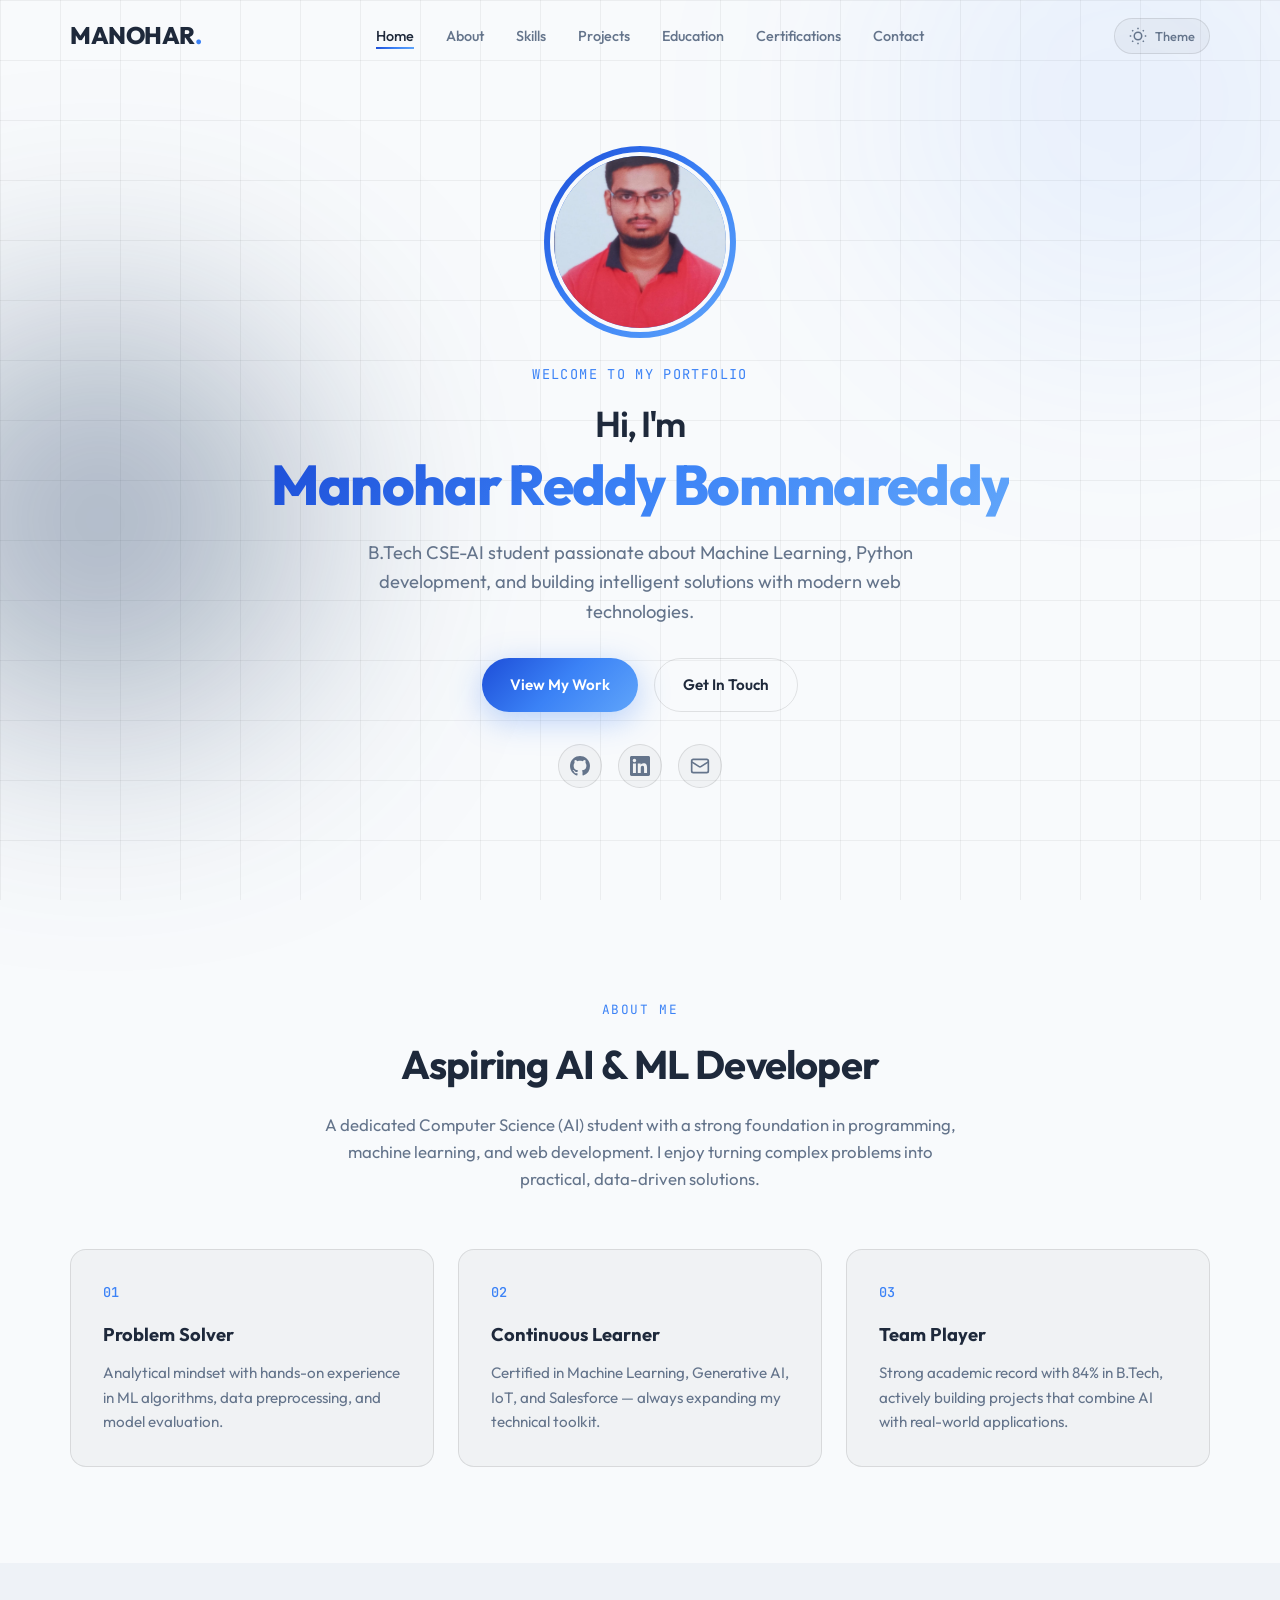
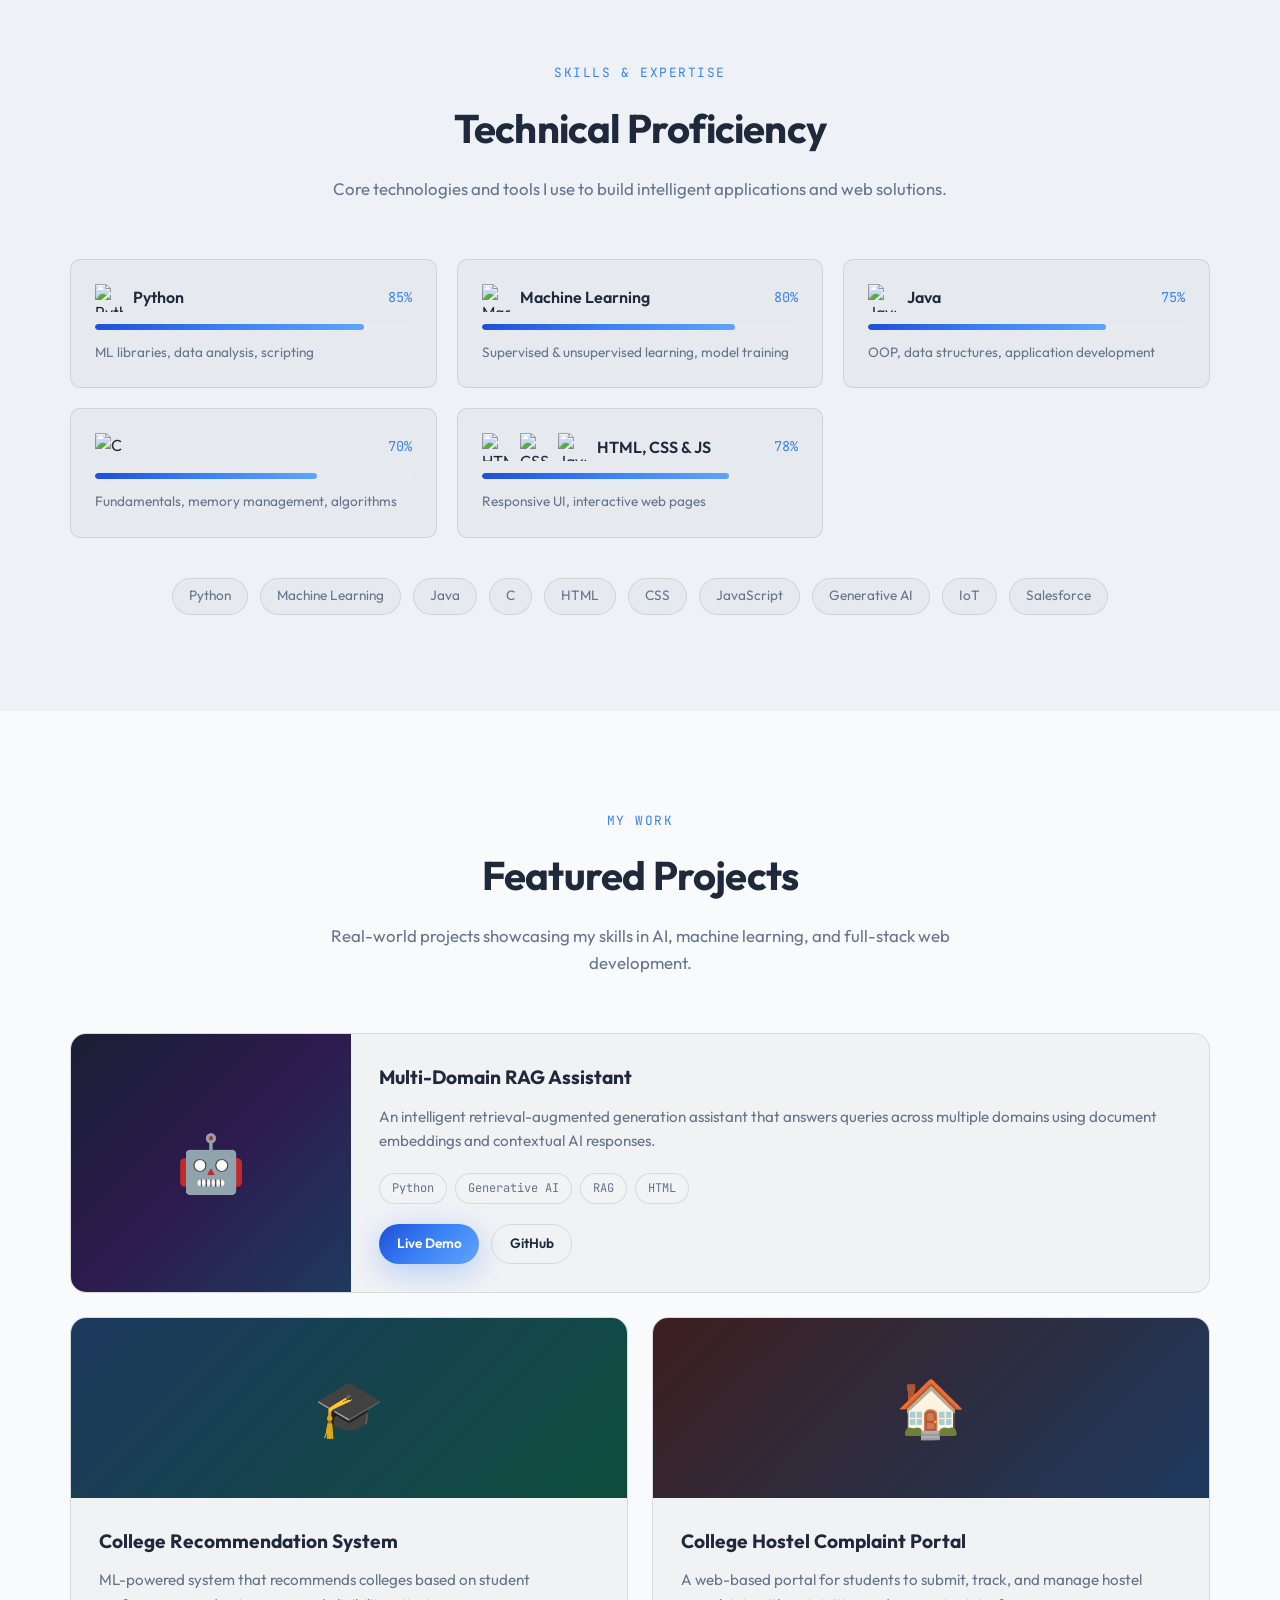
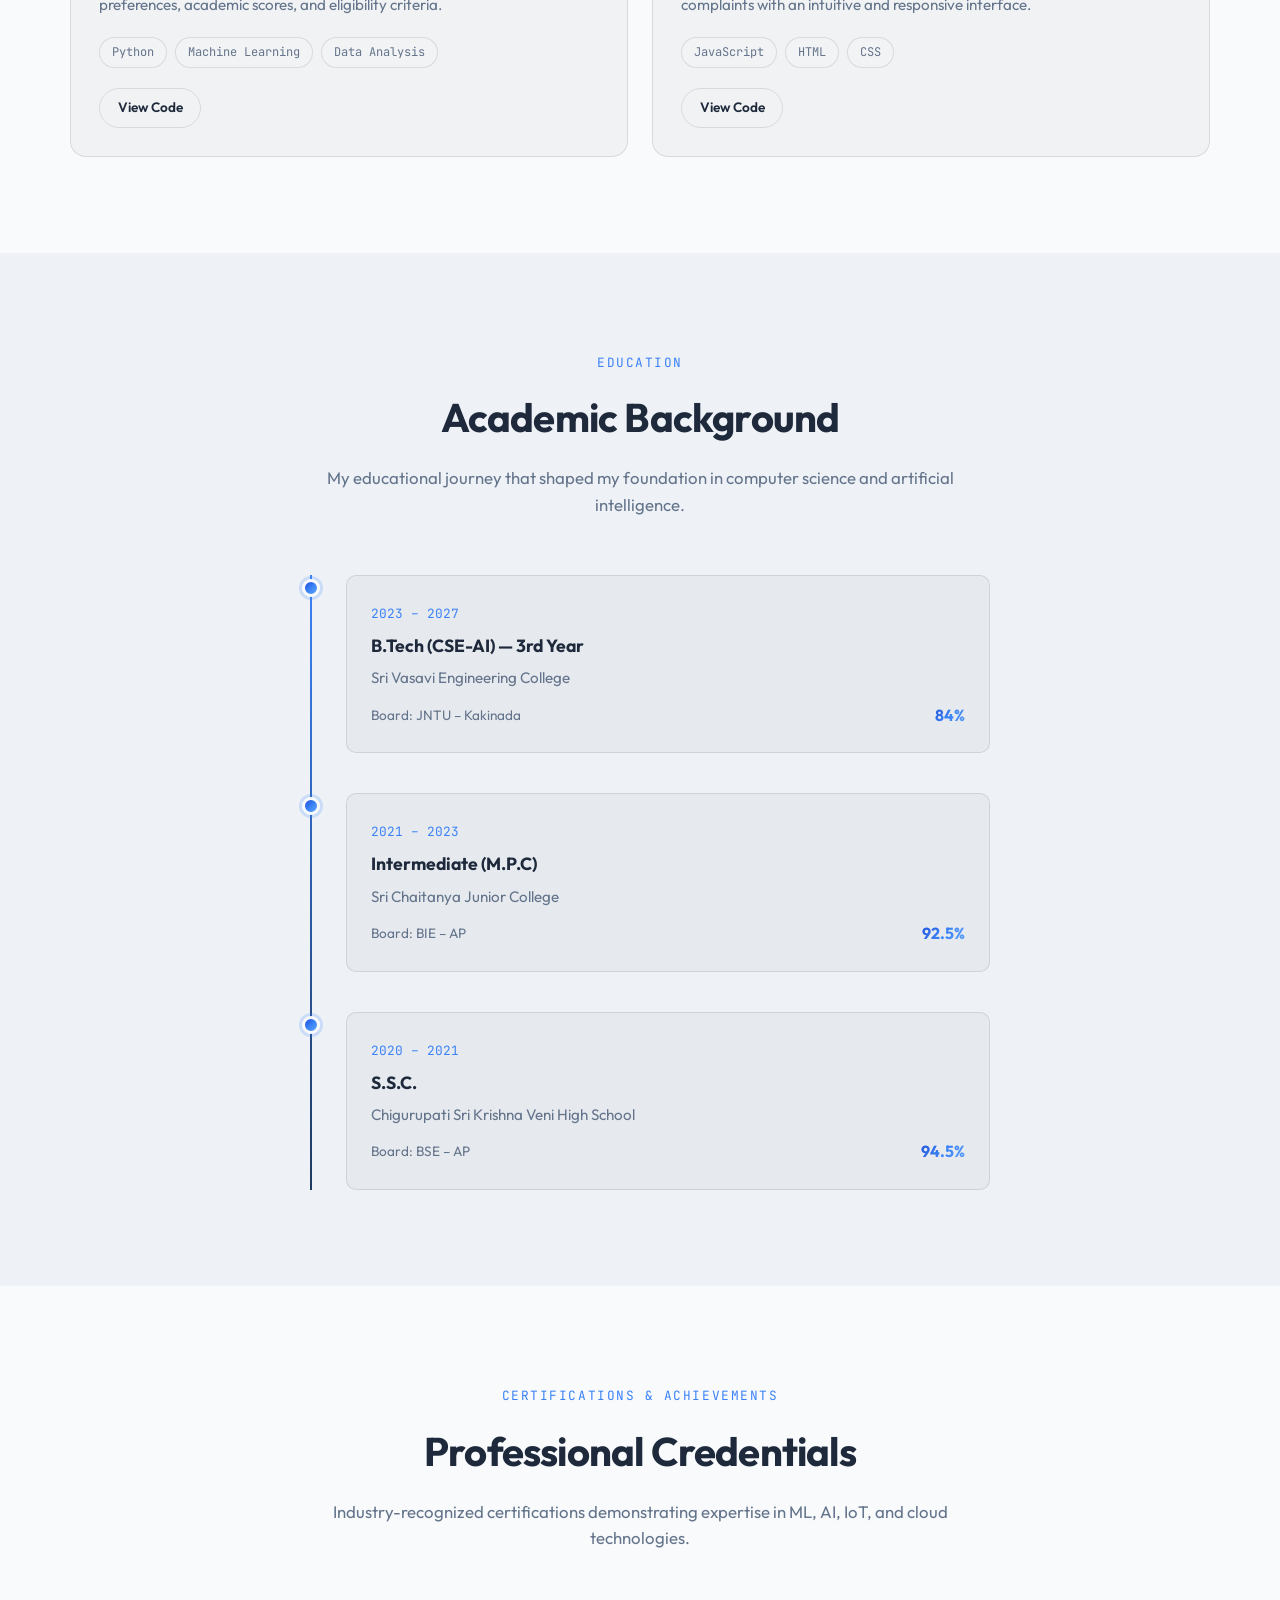
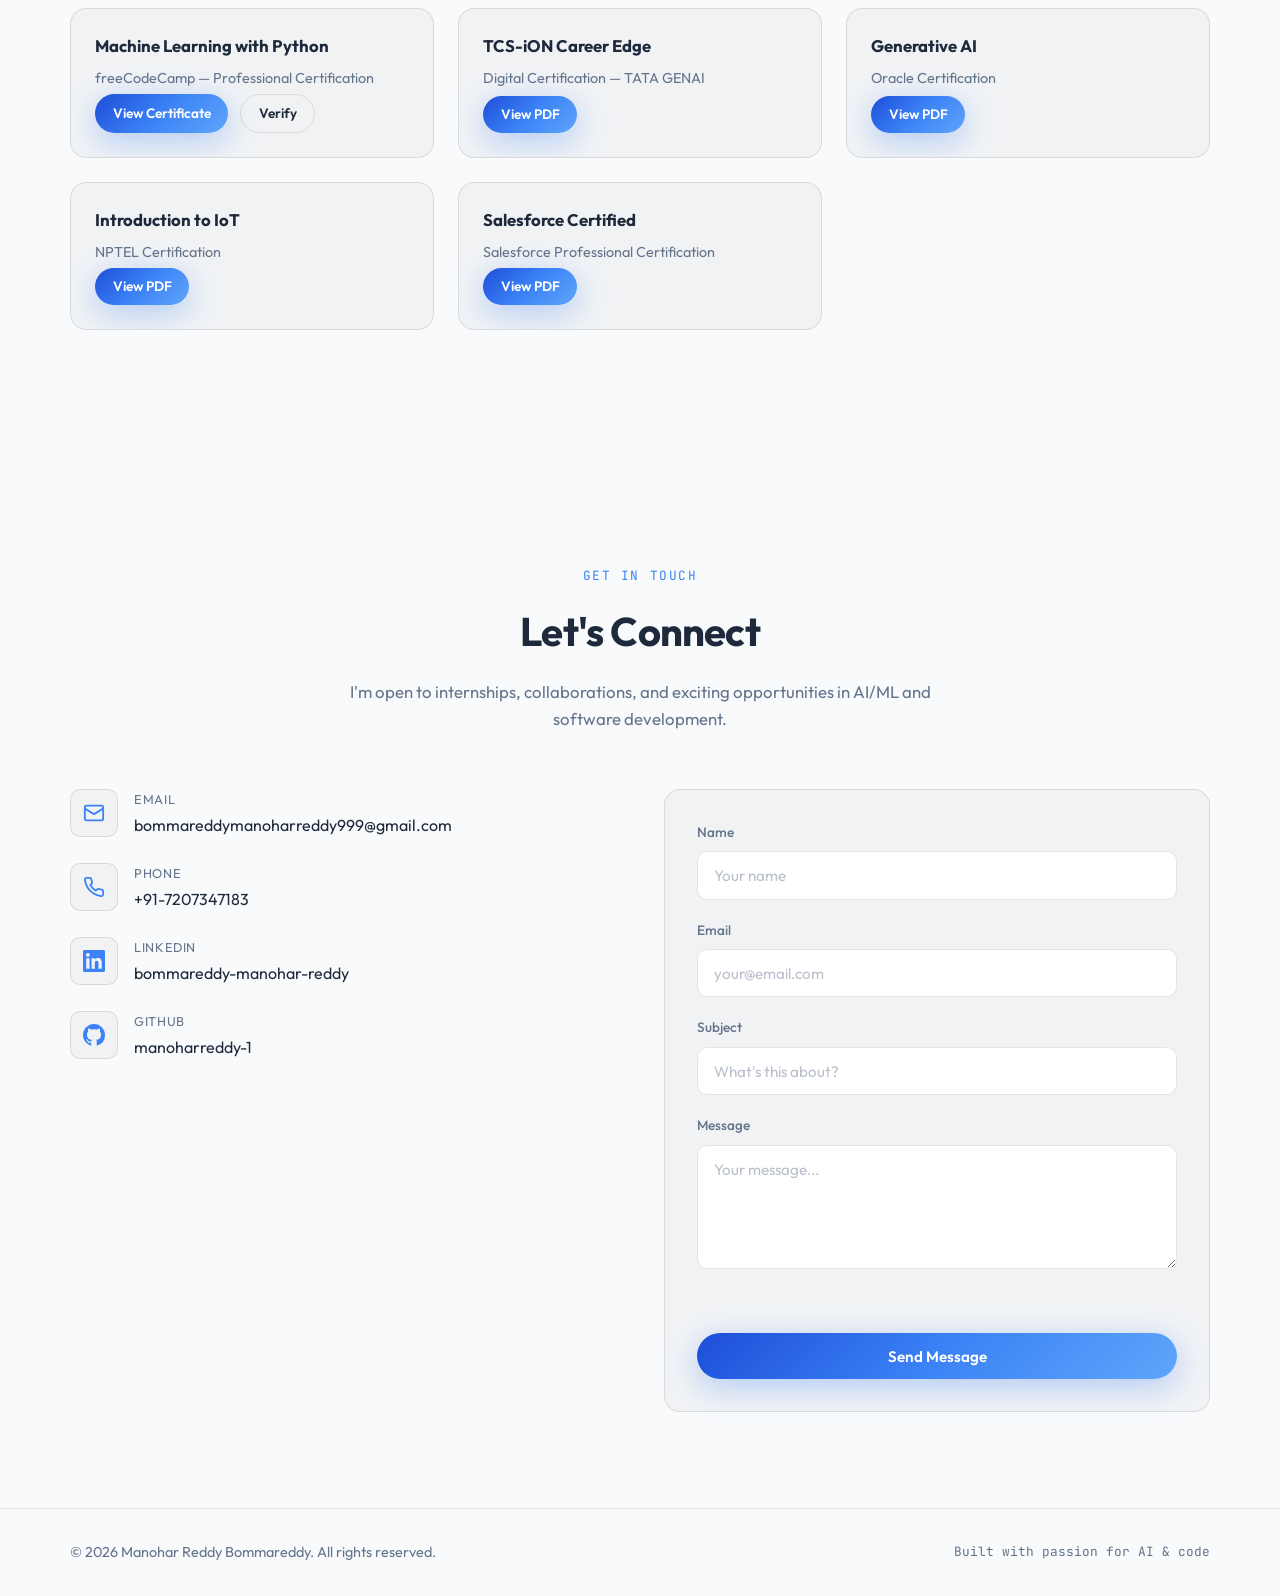
==== index.html @ 3d70f09f "Add personal portfolio website with projects, skills, and contact form Co-authored-by: Cursor <curso" ====
<!DOCTYPE html>
<html lang="en">
<head>
  <meta charset="UTF-8" />
  <meta name="viewport" content="width=device-width, initial-scale=1.0" />
  <meta name="description" content="Manohar Reddy Bommareddy - CSE-AI Student | Python, ML & Full-Stack Developer Portfolio" />
  <title>Manohar Reddy Bommareddy | Portfolio</title>
  <link rel="preconnect" href="https://fonts.googleapis.com" />
  <link rel="preconnect" href="https://fonts.gstatic.com" crossorigin />
  <link href="https://fonts.googleapis.com/css2?family=Outfit:wght@300;400;500;600;700;800&family=JetBrains+Mono:wght@400;500&display=swap" rel="stylesheet" />
  <link rel="stylesheet" href="css/style.css" />
  <script>
    (function () {
      const saved = localStorage.getItem('theme');
      const prefersLight = window.matchMedia('(prefers-color-scheme: light)').matches;
      document.documentElement.setAttribute('data-theme', saved || (prefersLight ? 'light' : 'dark'));
    })();
  </script>
</head>
<body>
  <div class="bg-grid"></div>
  <div class="bg-glow bg-glow--1"></div>
  <div class="bg-glow bg-glow--2"></div>

  <nav class="navbar" id="navbar">
    <div class="container navbar__inner">
      <a href="#home" class="navbar__logo">MANOHAR<span>.</span></a>
      <button class="navbar__toggle" id="navToggle" aria-label="Toggle menu">
        <span></span><span></span><span></span>
      </button>
      <ul class="navbar__links" id="navLinks">
        <li><a href="#home">Home</a></li>
        <li><a href="#about">About</a></li>
        <li><a href="#skills">Skills</a></li>
        <li><a href="#projects">Projects</a></li>
        <li><a href="#education">Education</a></li>
        <li><a href="#certifications">Certifications</a></li>
        <li><a href="#contact">Contact</a></li>
      </ul>
      <button class="theme-toggle" id="themeToggle" aria-label="Toggle light/dark theme">
        <svg class="theme-toggle__icon theme-toggle__icon--sun" viewBox="0 0 24 24" fill="none" stroke="currentColor" stroke-width="2"><circle cx="12" cy="12" r="5"/><path d="M12 1v2M12 21v2M4.22 4.22l1.42 1.42M18.36 18.36l1.42 1.42M1 12h2M21 12h2M4.22 19.78l1.42-1.42M18.36 5.64l1.42-1.42"/></svg>
        <svg class="theme-toggle__icon theme-toggle__icon--moon" viewBox="0 0 24 24" fill="currentColor"><path d="M21 12.79A9 9 0 1111.21 3 7 7 0 0021 12.79z"/></svg>
        <span class="theme-toggle__label">Theme</span>
      </button>
    </div>
  </nav>

  <header class="hero" id="home">
    <div class="container hero__content">
      <div class="hero__photo-wrap">
        <div class="hero__photo-ring"></div>
        <img src="assets/profile.png" alt="Manohar Reddy Bommareddy" class="hero__photo" />
      </div>
      <p class="hero__eyebrow">Welcome to my portfolio</p>
      <h1 class="hero__title">
        <span class="hero__greeting">Hi, I'm</span>
        <span class="hero__name gradient-text">Manohar Reddy Bommareddy</span>
      </h1>
      <p class="hero__subtitle">
        B.Tech CSE-AI student passionate about Machine Learning, Python development,
        and building intelligent solutions with modern web technologies.
      </p>
      <div class="hero__actions">
        <a href="#projects" class="btn btn--primary">View My Work</a>
        <a href="#contact" class="btn btn--outline">Get In Touch</a>
      </div>
      <div class="hero__social">
        <a href="https://github.com/manoharreddy-1" target="_blank" rel="noopener noreferrer" aria-label="GitHub">
          <svg viewBox="0 0 24 24" fill="currentColor"><path d="M12 0C5.37 0 0 5.37 0 12c0 5.31 3.435 9.795 8.205 11.385.6.105.825-.255.825-.57 0-.285-.015-1.23-.015-2.235-3.015.555-3.795-.735-4.035-1.41-.135-.345-.72-1.41-1.23-1.695-.42-.225-1.02-.78-.015-.795.945-.015 1.62.87 1.845 1.23 1.08 1.815 2.805 1.305 3.495.99.105-.78.42-1.305.765-1.605-2.67-.3-5.46-1.335-5.46-5.925 0-1.305.465-2.385 1.23-3.225-.12-.3-.54-1.53.12-3.18 0 0 1.005-.315 3.3 1.23.96-.27 1.98-.405 3-.405s2.04.135 3 .405c2.295-1.56 3.3-1.23 3.3-1.23.66 1.65.24 2.88.12 3.18.765.84 1.23 1.905 1.23 3.225 0 4.605-2.805 5.625-5.475 5.925.435.375.81 1.095.81 2.22 0 1.605-.015 2.895-.015 3.3 0 .315.225.69.825.57A12.02 12.02 0 0024 12c0-6.63-5.37-12-12-12z"/></svg>
        </a>
        <a href="https://www.linkedin.com/in/bommareddy-manohar-reddy-79bab6292/" target="_blank" rel="noopener noreferrer" aria-label="LinkedIn">
          <svg viewBox="0 0 24 24" fill="currentColor"><path d="M20.447 20.452h-3.554v-5.569c0-1.328-.027-3.037-1.852-3.037-1.853 0-2.136 1.445-2.136 2.939v5.667H9.351V9h3.414v1.561h.046c.477-.9 1.637-1.85 3.37-1.85 3.601 0 4.267 2.37 4.267 5.455v6.286zM5.337 7.433a2.062 2.062 0 01-2.063-2.065 2.064 2.064 0 114.126 0 2.063 2.063 0 01-2.063 2.065zm1.782 13.019H3.555V9h3.564v11.452zM22.225 0H1.771C.792 0 0 .774 0 1.729v20.542C0 23.227.792 24 1.771 24h20.451C23.2 24 24 23.227 24 22.271V1.729C24 .774 23.2 0 22.222 0h.003z"/></svg>
        </a>
        <a href="https://mail.google.com/mail/?view=cm&fs=1&to=bommareddymanoharreddy999@gmail.com&su=Portfolio%20Inquiry" target="_blank" rel="noopener noreferrer" aria-label="Email" id="heroEmail">
          <svg viewBox="0 0 24 24" fill="none" stroke="currentColor" stroke-width="2"><rect x="2" y="4" width="20" height="16" rx="2"/><path d="m22 7-8.97 5.7a1.94 1.94 0 0 1-2.06 0L2 7"/></svg>
        </a>
      </div>
    </div>
  </header>

  <section class="section" id="about">
    <div class="container">
      <div class="section__header">
        <span class="section__tag">About Me</span>
        <h2 class="section__title">Aspiring AI & ML Developer</h2>
        <p class="section__desc">
          A dedicated Computer Science (AI) student with a strong foundation in programming,
          machine learning, and web development. I enjoy turning complex problems into
          practical, data-driven solutions.
        </p>
      </div>
      <div class="about__grid">
        <div class="about__card">
          <div class="about__icon">01</div>
          <h3>Problem Solver</h3>
          <p>Analytical mindset with hands-on experience in ML algorithms, data preprocessing, and model evaluation.</p>
        </div>
        <div class="about__card">
          <div class="about__icon">02</div>
          <h3>Continuous Learner</h3>
          <p>Certified in Machine Learning, Generative AI, IoT, and Salesforce — always expanding my technical toolkit.</p>
        </div>
        <div class="about__card">
          <div class="about__icon">03</div>
          <h3>Team Player</h3>
          <p>Strong academic record with 84% in B.Tech, actively building projects that combine AI with real-world applications.</p>
        </div>
      </div>
    </div>
  </section>

  <section class="section section--alt" id="skills">
    <div class="container">
      <div class="section__header">
        <span class="section__tag">Skills & Expertise</span>
        <h2 class="section__title">Technical Proficiency</h2>
        <p class="section__desc">
          Core technologies and tools I use to build intelligent applications and web solutions.
        </p>
      </div>
      <div class="skills__grid">
        <div class="skill-card" data-level="85">
          <div class="skill-card__header">
            <div class="skill-card__title">
              <img src="https://cdn.jsdelivr.net/gh/devicons/devicon/icons/python/python-original.svg" alt="Python" class="skill-card__logo" />
              <span class="skill-card__name">Python</span>
            </div>
            <span class="skill-card__pct">85%</span>
          </div>
          <div class="skill-card__bar"><div class="skill-card__fill"></div></div>
          <p class="skill-card__desc">ML libraries, data analysis, scripting</p>
        </div>
        <div class="skill-card" data-level="80">
          <div class="skill-card__header">
            <div class="skill-card__title">
              <img src="https://cdn.jsdelivr.net/gh/devicons/devicon/icons/tensorflow/tensorflow-original.svg" alt="Machine Learning" class="skill-card__logo" />
              <span class="skill-card__name">Machine Learning</span>
            </div>
            <span class="skill-card__pct">80%</span>
          </div>
          <div class="skill-card__bar"><div class="skill-card__fill"></div></div>
          <p class="skill-card__desc">Supervised & unsupervised learning, model training</p>
        </div>
        <div class="skill-card" data-level="75">
          <div class="skill-card__header">
            <div class="skill-card__title">
              <img src="https://cdn.jsdelivr.net/gh/devicons/devicon/icons/java/java-original.svg" alt="Java" class="skill-card__logo" />
              <span class="skill-card__name">Java</span>
            </div>
            <span class="skill-card__pct">75%</span>
          </div>
          <div class="skill-card__bar"><div class="skill-card__fill"></div></div>
          <p class="skill-card__desc">OOP, data structures, application development</p>
        </div>
        <div class="skill-card" data-level="70">
          <div class="skill-card__header">
            <div class="skill-card__title">
              <img src="https://cdn.jsdelivr.net/gh/devicons/devicon/icons/c/c-original.svg" alt="C" class="skill-card__logo" title="C" />
            </div>
            <span class="skill-card__pct">70%</span>
          </div>
          <div class="skill-card__bar"><div class="skill-card__fill"></div></div>
          <p class="skill-card__desc">Fundamentals, memory management, algorithms</p>
        </div>
        <div class="skill-card" data-level="78">
          <div class="skill-card__header">
            <div class="skill-card__title">
              <img src="https://cdn.jsdelivr.net/gh/devicons/devicon/icons/html5/html5-original.svg" alt="HTML" class="skill-card__logo" />
              <img src="https://cdn.jsdelivr.net/gh/devicons/devicon/icons/css3/css3-original.svg" alt="CSS" class="skill-card__logo" />
              <img src="https://cdn.jsdelivr.net/gh/devicons/devicon/icons/javascript/javascript-original.svg" alt="JavaScript" class="skill-card__logo" />
              <span class="skill-card__name">HTML, CSS & JS</span>
            </div>
            <span class="skill-card__pct">78%</span>
          </div>
          <div class="skill-card__bar"><div class="skill-card__fill"></div></div>
          <p class="skill-card__desc">Responsive UI, interactive web pages</p>
        </div>
      </div>
      <div class="skills__tags">
        <span class="tag">Python</span>
        <span class="tag">Machine Learning</span>
        <span class="tag">Java</span>
        <span class="tag">C</span>
        <span class="tag">HTML</span>
        <span class="tag">CSS</span>
        <span class="tag">JavaScript</span>
        <span class="tag">Generative AI</span>
        <span class="tag">IoT</span>
        <span class="tag">Salesforce</span>
      </div>
    </div>
  </section>

  <section class="section" id="projects">
    <div class="container">
      <div class="section__header">
        <span class="section__tag">My Work</span>
        <h2 class="section__title">Featured Projects</h2>
        <p class="section__desc">
          Real-world projects showcasing my skills in AI, machine learning, and full-stack web development.
        </p>
      </div>

      <div class="projects__featured">
        <article class="project-card project-card--featured">
          <div class="project-card__visual project-card__visual--rag">
            <span class="project-card__emoji">🤖</span>
          </div>
          <div class="project-card__body">
            <h3>Multi-Domain RAG Assistant</h3>
            <p>
              An intelligent retrieval-augmented generation assistant that answers queries across
              multiple domains using document embeddings and contextual AI responses.
            </p>
            <div class="project-card__tags">
              <span>Python</span>
              <span>Generative AI</span>
              <span>RAG</span>
              <span>HTML</span>
            </div>
            <div class="project-card__actions">
              <a href="https://mini-project-eight-alpha.vercel.app" target="_blank" rel="noopener noreferrer" class="btn btn--sm btn--primary">Live Demo</a>
              <a href="https://github.com/manoharreddy-1/Multi-Domain-RAG-Assistant" target="_blank" rel="noopener noreferrer" class="btn btn--sm btn--outline">GitHub</a>
            </div>
          </div>
        </article>
      </div>

      <div class="projects__grid">
        <article class="project-card">
          <div class="project-card__visual project-card__visual--ml">
            <span class="project-card__emoji">🎓</span>
          </div>
          <div class="project-card__body">
            <h3>College Recommendation System</h3>
            <p>
              ML-powered system that recommends colleges based on student preferences,
              academic scores, and eligibility criteria.
            </p>
            <div class="project-card__tags">
              <span>Python</span>
              <span>Machine Learning</span>
              <span>Data Analysis</span>
            </div>
            <div class="project-card__actions">
              <a href="https://github.com/manoharreddy-1/College-Recommendation-System" target="_blank" rel="noopener noreferrer" class="btn btn--sm btn--outline">View Code</a>
            </div>
          </div>
        </article>

        <article class="project-card">
          <div class="project-card__visual project-card__visual--web">
            <span class="project-card__emoji">🏠</span>
          </div>
          <div class="project-card__body">
            <h3>College Hostel Complaint Portal</h3>
            <p>
              A web-based portal for students to submit, track, and manage hostel complaints
              with an intuitive and responsive interface.
            </p>
            <div class="project-card__tags">
              <span>JavaScript</span>
              <span>HTML</span>
              <span>CSS</span>
            </div>
            <div class="project-card__actions">
              <a href="https://github.com/manoharreddy-1/College-Hostel-Complaint-Portal" target="_blank" rel="noopener noreferrer" class="btn btn--sm btn--outline">View Code</a>
            </div>
          </div>
        </article>
      </div>
    </div>
  </section>

  <section class="section section--alt" id="education">
    <div class="container">
      <div class="section__header">
        <span class="section__tag">Education</span>
        <h2 class="section__title">Academic Background</h2>
        <p class="section__desc">
          My educational journey that shaped my foundation in computer science and artificial intelligence.
        </p>
      </div>
      <div class="timeline">
        <div class="timeline__item">
          <div class="timeline__dot"></div>
          <div class="timeline__content">
            <span class="timeline__year">2023 – 2027</span>
            <h3>B.Tech (CSE-AI) — 3rd Year</h3>
            <p class="timeline__inst">Sri Vasavi Engineering College</p>
            <div class="timeline__meta">
              <span>Board: JNTU – Kakinada</span>
              <span class="timeline__score">84%</span>
            </div>
          </div>
        </div>
        <div class="timeline__item">
          <div class="timeline__dot"></div>
          <div class="timeline__content">
            <span class="timeline__year">2021 – 2023</span>
            <h3>Intermediate (M.P.C)</h3>
            <p class="timeline__inst">Sri Chaitanya Junior College</p>
            <div class="timeline__meta">
              <span>Board: BIE – AP</span>
              <span class="timeline__score">92.5%</span>
            </div>
          </div>
        </div>
        <div class="timeline__item">
          <div class="timeline__dot"></div>
          <div class="timeline__content">
            <span class="timeline__year">2020 – 2021</span>
            <h3>S.S.C.</h3>
            <p class="timeline__inst">Chigurupati Sri Krishna Veni High School</p>
            <div class="timeline__meta">
              <span>Board: BSE – AP</span>
              <span class="timeline__score">94.5%</span>
            </div>
          </div>
        </div>
      </div>
    </div>
  </section>

  <section class="section" id="certifications">
    <div class="container">
      <div class="section__header">
        <span class="section__tag">Certifications & Achievements</span>
        <h2 class="section__title">Professional Credentials</h2>
        <p class="section__desc">
          Industry-recognized certifications demonstrating expertise in ML, AI, IoT, and cloud technologies.
        </p>
      </div>
      <div class="cert-grid">
        <article class="cert-card">
          <div class="cert-card__body">
            <h3>Machine Learning with Python</h3>
            <p class="cert-card__issuer">freeCodeCamp — Professional Certification</p>
            <div class="cert-card__actions">
              <button class="btn btn--sm btn--primary" data-modal="fcc" data-img="assets/certificates/fcc-ml-python.png">View Certificate</button>
              <a href="https://freecodecamp.org/certification/fcc-ec6d4eda-efae-4cee-8656-a0ff2a0718ba/machine-learning-with-python-v7" target="_blank" rel="noopener noreferrer" class="btn btn--sm btn--outline">Verify</a>
            </div>
          </div>
        </article>

        <article class="cert-card">
          <div class="cert-card__body">
            <h3>TCS-iON Career Edge</h3>
            <p class="cert-card__issuer">Digital Certification — TATA GENAI</p>
            <div class="cert-card__actions">
              <a href="assets/certificates/tata-genai.pdf" target="_blank" rel="noopener noreferrer" class="btn btn--sm btn--primary">View PDF</a>
            </div>
          </div>
        </article>

        <article class="cert-card">
          <div class="cert-card__body">
            <h3>Generative AI</h3>
            <p class="cert-card__issuer">Oracle Certification</p>
            <div class="cert-card__actions">
              <a href="assets/certificates/oracle-genai.pdf" target="_blank" rel="noopener noreferrer" class="btn btn--sm btn--primary">View PDF</a>
            </div>
          </div>
        </article>

        <article class="cert-card">
          <div class="cert-card__body">
            <h3>Introduction to IoT</h3>
            <p class="cert-card__issuer">NPTEL Certification</p>
            <div class="cert-card__actions">
              <a href="assets/certificates/iot.pdf" target="_blank" rel="noopener noreferrer" class="btn btn--sm btn--primary">View PDF</a>
            </div>
          </div>
        </article>

        <article class="cert-card">
          <div class="cert-card__body">
            <h3>Salesforce Certified</h3>
            <p class="cert-card__issuer">Salesforce Professional Certification</p>
            <div class="cert-card__actions">
              <a href="assets/certificates/salesforce.pdf" target="_blank" rel="noopener noreferrer" class="btn btn--sm btn--primary">View PDF</a>
            </div>
          </div>
        </article>
      </div>
    </div>
  </section>

  <section class="section" id="contact">
    <div class="container">
      <div class="section__header">
        <span class="section__tag">Get In Touch</span>
        <h2 class="section__title">Let's Connect</h2>
        <p class="section__desc">
          I'm open to internships, collaborations, and exciting opportunities in AI/ML and software development.
        </p>
      </div>
      <div class="contact__grid">
        <div class="contact__info">
          <div class="contact__item">
            <div class="contact__icon">
              <svg viewBox="0 0 24 24" fill="none" stroke="currentColor" stroke-width="2"><rect x="2" y="4" width="20" height="16" rx="2"/><path d="m22 7-8.97 5.7a1.94 1.94 0 0 1-2.06 0L2 7"/></svg>
            </div>
            <div>
              <span class="contact__label">Email</span>
              <a href="https://mail.google.com/mail/?view=cm&fs=1&to=bommareddymanoharreddy999@gmail.com&su=Portfolio%20Inquiry" target="_blank" rel="noopener noreferrer">bommareddymanoharreddy999@gmail.com</a>
            </div>
          </div>
          <div class="contact__item">
            <div class="contact__icon">
              <svg viewBox="0 0 24 24" fill="none" stroke="currentColor" stroke-width="2"><path d="M22 16.92v3a2 2 0 0 1-2.18 2 19.79 19.79 0 0 1-8.63-3.07 19.5 19.5 0 0 1-6-6 19.79 19.79 0 0 1-3.07-8.67A2 2 0 0 1 4.11 2h3a2 2 0 0 1 2 1.72c.127.96.361 1.903.7 2.81a2 2 0 0 1-.45 2.11L8.09 9.91a16 16 0 0 0 6 6l1.27-1.27a2 2 0 0 1 2.11-.45c.907.339 1.85.573 2.81.7A2 2 0 0 1 22 16.92z"/></svg>
            </div>
            <div>
              <span class="contact__label">Phone</span>
              <a href="tel:+917207347183">+91-7207347183</a>
            </div>
          </div>
          <div class="contact__item">
            <div class="contact__icon">
              <svg viewBox="0 0 24 24" fill="currentColor"><path d="M20.447 20.452h-3.554v-5.569c0-1.328-.027-3.037-1.852-3.037-1.853 0-2.136 1.445-2.136 2.939v5.667H9.351V9h3.414v1.561h.046c.477-.9 1.637-1.85 3.37-1.85 3.601 0 4.267 2.37 4.267 5.455v6.286zM5.337 7.433a2.062 2.062 0 01-2.063-2.065 2.064 2.064 0 114.126 0 2.063 2.063 0 01-2.063 2.065zm1.782 13.019H3.555V9h3.564v11.452zM22.225 0H1.771C.792 0 0 .774 0 1.729v20.542C0 23.227.792 24 1.771 24h20.451C23.2 24 24 23.227 24 22.271V1.729C24 .774 23.2 0 22.222 0h.003z"/></svg>
            </div>
            <div>
              <span class="contact__label">LinkedIn</span>
              <a href="https://www.linkedin.com/in/bommareddy-manohar-reddy-79bab6292/" target="_blank" rel="noopener noreferrer">bommareddy-manohar-reddy</a>
            </div>
          </div>
          <div class="contact__item">
            <div class="contact__icon">
              <svg viewBox="0 0 24 24" fill="currentColor"><path d="M12 0C5.37 0 0 5.37 0 12c0 5.31 3.435 9.795 8.205 11.385.6.105.825-.255.825-.57 0-.285-.015-1.23-.015-2.235-3.015.555-3.795-.735-4.035-1.41-.135-.345-.72-1.41-1.23-1.695-.42-.225-1.02-.78-.015-.795.945-.015 1.62.87 1.845 1.23 1.08 1.815 2.805 1.305 3.495.99.105-.78.42-1.305.765-1.605-2.67-.3-5.46-1.335-5.46-5.925 0-1.305.465-2.385 1.23-3.225-.12-.3-.54-1.53.12-3.18 0 0 1.005-.315 3.3 1.23.96-.27 1.98-.405 3-.405s2.04.135 3 .405c2.295-1.56 3.3-1.23 3.3-1.23.66 1.65.24 2.88.12 3.18.765.84 1.23 1.905 1.23 3.225 0 4.605-2.805 5.625-5.475 5.925.435.375.81 1.095.81 2.22 0 1.605-.015 2.895-.015 3.3 0 .315.225.69.825.57A12.02 12.02 0 0024 12c0-6.63-5.37-12-12-12z"/></svg>
            </div>
            <div>
              <span class="contact__label">GitHub</span>
              <a href="https://github.com/manoharreddy-1" target="_blank" rel="noopener noreferrer">manoharreddy-1</a>
            </div>
          </div>
        </div>
        <form class="contact__form" id="contactForm" action="https://formsubmit.co/bommareddymanoharreddy999@gmail.com" method="POST">
          <input type="hidden" name="_subject" value="New message from portfolio" />
          <input type="hidden" name="_captcha" value="false" />
          <input type="hidden" name="_template" value="table" />
          <input type="text" name="_honey" style="display:none" tabindex="-1" autocomplete="off" />
          <div class="form-group">
            <label for="name">Name</label>
            <input type="text" id="name" name="name" placeholder="Your name" required />
          </div>
          <div class="form-group">
            <label for="email">Email</label>
            <input type="email" id="email" name="email" placeholder="your@email.com" required />
          </div>
          <div class="form-group">
            <label for="subject">Subject</label>
            <input type="text" id="subject" name="subject" placeholder="What's this about?" required />
          </div>
          <div class="form-group">
            <label for="message">Message</label>
            <textarea id="message" name="message" rows="5" placeholder="Your message..." required></textarea>
          </div>
          <p class="form-status" id="formStatus" role="status" aria-live="polite"></p>
          <button type="submit" class="btn btn--primary btn--full" id="submitBtn">Send Message</button>
        </form>
      </div>
    </div>
  </section>

  <footer class="footer">
    <div class="container footer__inner">
      <p>&copy; 2026 Manohar Reddy Bommareddy. All rights reserved.</p>
      <p class="footer__mono">Built with passion for AI &amp; code</p>
    </div>
  </footer>

  <div class="modal" id="certModal" aria-hidden="true">
    <div class="modal__backdrop" id="modalBackdrop"></div>
    <div class="modal__content">
      <button class="modal__close" id="modalClose" aria-label="Close">&times;</button>
      <img src="assets/certificates/fcc-ml-python.png" alt="freeCodeCamp ML Certificate" id="modalImage" />
    </div>
  </div>

  <script src="js/main.js"></script>
</body>
</html>
---- css/style.css ----
/* ===== Variables ===== */
:root {
  --bg: #0a0e17;
  --bg-alt: #111827;
  --surface: rgba(255, 255, 255, 0.04);
  --surface-hover: rgba(255, 255, 255, 0.07);
  --border: rgba(255, 255, 255, 0.08);
  --text: #e8ecf4;
  --text-muted: #8b95a8;
  --accent: #3b82f6;
  --accent-2: #60a5fa;
  --accent-glow: rgba(59, 130, 246, 0.35);
  --navy: #1e3a5f;
  --gradient: linear-gradient(135deg, #1d4ed8 0%, #3b82f6 50%, #60a5fa 100%);
  --radius: 16px;
  --radius-sm: 10px;
  --shadow: 0 20px 60px rgba(0, 0, 0, 0.4);
  --font: 'Outfit', sans-serif;
  --mono: 'JetBrains Mono', monospace;
  --nav-h: 72px;
  --transition: 0.3s cubic-bezier(0.4, 0, 0.2, 1);
  --input-bg: rgba(0, 0, 0, 0.3);
  --navbar-bg: rgba(10, 14, 23, 0.85);
  --grid-color: rgba(255, 255, 255, 0.03);
  --glow-1: rgba(59, 130, 246, 0.12);
  --accent-border: rgba(59, 130, 246, 0.3);
  --accent-border-soft: rgba(59, 130, 246, 0.25);
  --accent-ring: rgba(59, 130, 246, 0.2);
}

[data-theme="light"] {
  --bg: #f8fafc;
  --bg-alt: #eef2f7;
  --surface: rgba(0, 0, 0, 0.03);
  --surface-hover: rgba(0, 0, 0, 0.06);
  --border: rgba(0, 0, 0, 0.1);
  --text: #1e293b;
  --text-muted: #64748b;
  --shadow: 0 20px 60px rgba(0, 0, 0, 0.08);
  --input-bg: #fff;
  --navbar-bg: rgba(248, 250, 252, 0.92);
  --grid-color: rgba(0, 0, 0, 0.05);
  --glow-1: rgba(59, 130, 246, 0.08);
}

*, *::before, *::after {
  box-sizing: border-box;
  margin: 0;
  padding: 0;
}

html {
  scroll-behavior: smooth;
  scroll-padding-top: var(--nav-h);
}

body {
  font-family: var(--font);
  background: var(--bg);
  color: var(--text);
  line-height: 1.6;
  overflow-x: hidden;
}

img {
  max-width: 100%;
  display: block;
}

a {
  color: inherit;
  text-decoration: none;
}

ul {
  list-style: none;
}

.container {
  width: min(1140px, 92vw);
  margin: 0 auto;
}

/* ===== Background Effects ===== */
.bg-grid {
  position: fixed;
  inset: 0;
  background-image:
    linear-gradient(var(--grid-color) 1px, transparent 1px),
    linear-gradient(90deg, var(--grid-color) 1px, transparent 1px);
  background-size: 60px 60px;
  pointer-events: none;
  z-index: 0;
}

.bg-glow {
  position: fixed;
  border-radius: 50%;
  filter: blur(120px);
  pointer-events: none;
  z-index: 0;
}

.bg-glow--1 {
  width: 500px;
  height: 500px;
  background: var(--glow-1);
  top: -150px;
  right: -100px;
}

.bg-glow--2 {
  width: 400px;
  height: 400px;
  background: rgba(30, 58, 95, 0.4);
  bottom: 20%;
  left: -100px;
}

/* ===== Navbar ===== */
.navbar {
  position: fixed;
  top: 0;
  left: 0;
  right: 0;
  height: var(--nav-h);
  z-index: 1000;
  transition: var(--transition);
  border-bottom: 1px solid transparent;
}

.navbar.scrolled {
  background: var(--navbar-bg);
  backdrop-filter: blur(16px);
  border-bottom-color: var(--border);
}

.navbar__inner {
  display: flex;
  align-items: center;
  justify-content: space-between;
  height: 100%;
}

.navbar__logo {
  font-size: 1.5rem;
  font-weight: 800;
  letter-spacing: -0.02em;
}

.navbar__logo span {
  color: var(--accent);
}

.navbar__links {
  display: flex;
  gap: 2rem;
}

.navbar__links a {
  font-size: 0.9rem;
  font-weight: 500;
  color: var(--text-muted);
  transition: color var(--transition);
  position: relative;
}

.navbar__links a::after {
  content: '';
  position: absolute;
  bottom: -4px;
  left: 0;
  width: 0;
  height: 2px;
  background: var(--gradient);
  transition: width var(--transition);
}

.navbar__links a:hover,
.navbar__links a.active {
  color: var(--text);
}

.navbar__links a:hover::after,
.navbar__links a.active::after {
  width: 100%;
}

.navbar__toggle {
  display: none;
  flex-direction: column;
  gap: 5px;
  background: none;
  border: none;
  cursor: pointer;
  padding: 4px;
}

.navbar__toggle span {
  display: block;
  width: 24px;
  height: 2px;
  background: var(--text);
  transition: var(--transition);
}

.theme-toggle {
  display: inline-flex;
  align-items: center;
  gap: 0.45rem;
  padding: 0.5rem 0.9rem;
  margin-left: 1rem;
  background: var(--surface);
  border: 1px solid var(--border);
  border-radius: 50px;
  color: var(--text-muted);
  font-family: var(--font);
  font-size: 0.8rem;
  font-weight: 500;
  cursor: pointer;
  transition: var(--transition);
  flex-shrink: 0;
}

.theme-toggle:hover {
  color: var(--accent);
  border-color: var(--accent);
}

.theme-toggle__icon {
  width: 18px;
  height: 18px;
}

.theme-toggle__icon--sun {
  display: none;
}

.theme-toggle__icon--moon {
  display: block;
}

[data-theme="light"] .theme-toggle__icon--sun {
  display: block;
}

[data-theme="light"] .theme-toggle__icon--moon {
  display: none;
}

/* ===== Hero ===== */
.hero {
  position: relative;
  z-index: 1;
  min-height: 100vh;
  display: flex;
  flex-direction: column;
  align-items: center;
  justify-content: center;
  text-align: center;
  padding: calc(var(--nav-h) + 2rem) 1rem 4rem;
}

.hero__content {
  display: flex;
  flex-direction: column;
  align-items: center;
  justify-content: center;
  width: 100%;
  text-align: center;
}

.hero__photo-wrap {
  position: relative;
  width: 180px;
  height: 180px;
  margin: 0 auto 2rem;
}

.hero__photo-ring {
  position: absolute;
  inset: -6px;
  border-radius: 50%;
  background: var(--gradient);
  animation: pulse-ring 3s ease-in-out infinite;
}

.hero__photo {
  position: relative;
  width: 100%;
  height: 100%;
  object-fit: cover;
  border-radius: 50%;
  border: 4px solid var(--bg);
  z-index: 1;
}

@keyframes pulse-ring {
  0%, 100% { opacity: 1; transform: scale(1); }
  50% { opacity: 0.7; transform: scale(1.04); }
}

.hero__eyebrow {
  font-family: var(--mono);
  font-size: 0.85rem;
  color: var(--accent);
  letter-spacing: 0.1em;
  text-transform: uppercase;
  margin-bottom: 1rem;
}

.hero__title {
  display: flex;
  flex-direction: column;
  align-items: center;
  justify-content: center;
  width: 100%;
  font-size: clamp(2rem, 5vw, 3.5rem);
  font-weight: 800;
  line-height: 1.2;
  letter-spacing: -0.03em;
  margin: 0 auto 1.25rem;
}

.hero__greeting {
  display: block;
  font-size: clamp(1.5rem, 3.5vw, 2.25rem);
  font-weight: 600;
  color: var(--text);
  margin-bottom: 0.35rem;
}

.hero__name {
  display: block;
  text-align: center;
  max-width: 900px;
  margin: 0 auto;
}

.gradient-text {
  background: var(--gradient);
  -webkit-background-clip: text;
  -webkit-text-fill-color: transparent;
  background-clip: text;
}

.hero__subtitle {
  font-size: clamp(1rem, 2vw, 1.15rem);
  color: var(--text-muted);
  max-width: 620px;
  margin: 0 auto 2rem;
}

.hero__actions {
  display: flex;
  gap: 1rem;
  flex-wrap: wrap;
  justify-content: center;
  margin-bottom: 2rem;
}

.hero__social {
  display: flex;
  gap: 1rem;
}

.hero__social a {
  width: 44px;
  height: 44px;
  display: flex;
  align-items: center;
  justify-content: center;
  border-radius: 50%;
  background: var(--surface);
  border: 1px solid var(--border);
  color: var(--text-muted);
  transition: var(--transition);
}

.hero__social a svg {
  width: 20px;
  height: 20px;
}

.hero__social a:hover {
  color: var(--accent);
  border-color: var(--accent);
  transform: translateY(-3px);
  box-shadow: 0 8px 24px var(--accent-glow);
}

/* ===== Buttons ===== */
.btn {
  display: inline-flex;
  align-items: center;
  justify-content: center;
  gap: 0.5rem;
  padding: 0.85rem 1.75rem;
  border-radius: 50px;
  font-family: var(--font);
  font-size: 0.95rem;
  font-weight: 600;
  cursor: pointer;
  border: none;
  transition: var(--transition);
}

.btn--primary {
  background: var(--gradient);
  color: #fff;
  box-shadow: 0 8px 32px var(--accent-glow);
}

.btn--primary:hover {
  transform: translateY(-2px);
  box-shadow: 0 12px 40px var(--accent-glow);
}

.btn--outline {
  background: transparent;
  color: var(--text);
  border: 1px solid var(--border);
}

.btn--outline:hover {
  border-color: var(--accent);
  color: var(--accent);
}

.btn--sm {
  padding: 0.5rem 1.1rem;
  font-size: 0.85rem;
}

.btn--full {
  width: 100%;
}

/* ===== Sections ===== */
.section {
  position: relative;
  z-index: 1;
  padding: 6rem 0;
}

.section--alt {
  background: var(--bg-alt);
}

.section__header {
  text-align: center;
  max-width: 640px;
  margin: 0 auto 3.5rem;
}

.section__tag {
  display: inline-block;
  font-family: var(--mono);
  font-size: 0.8rem;
  color: var(--accent);
  letter-spacing: 0.12em;
  text-transform: uppercase;
  margin-bottom: 0.75rem;
}

.section__title {
  font-size: clamp(1.75rem, 4vw, 2.5rem);
  font-weight: 700;
  letter-spacing: -0.02em;
  margin-bottom: 1rem;
}

.section__desc {
  color: var(--text-muted);
  font-size: 1.05rem;
}

/* ===== About ===== */
.about__grid {
  display: grid;
  grid-template-columns: repeat(auto-fit, minmax(280px, 1fr));
  gap: 1.5rem;
}

.about__card {
  background: var(--surface);
  border: 1px solid var(--border);
  border-radius: var(--radius);
  padding: 2rem;
  transition: var(--transition);
}

.about__card:hover {
  background: var(--surface-hover);
  border-color: var(--accent-border);
  transform: translateY(-4px);
}

.about__icon {
  font-family: var(--mono);
  font-size: 0.85rem;
  font-weight: 500;
  color: var(--accent);
  margin-bottom: 1rem;
}

.about__card h3 {
  font-size: 1.15rem;
  margin-bottom: 0.75rem;
}

.about__card p {
  color: var(--text-muted);
  font-size: 0.95rem;
}

/* ===== Skills ===== */
.skills__grid {
  display: grid;
  grid-template-columns: repeat(auto-fit, minmax(300px, 1fr));
  gap: 1.25rem;
  margin-bottom: 2.5rem;
}

.skill-card {
  background: var(--surface);
  border: 1px solid var(--border);
  border-radius: var(--radius-sm);
  padding: 1.5rem;
  transition: var(--transition);
}

.skill-card:hover {
  border-color: var(--accent-border-soft);
}

.skill-card__header {
  display: flex;
  justify-content: space-between;
  align-items: center;
  gap: 1rem;
  margin-bottom: 0.75rem;
}

.skill-card__title {
  display: flex;
  align-items: center;
  gap: 0.65rem;
  flex-wrap: wrap;
}

.skill-card__logo {
  width: 28px;
  height: 28px;
  object-fit: contain;
  flex-shrink: 0;
}

.skill-card__name {
  font-weight: 600;
}

.skill-card__pct {
  font-family: var(--mono);
  font-size: 0.85rem;
  color: var(--accent);
}

.skill-card__bar {
  height: 6px;
  background: rgba(255, 255, 255, 0.06);
  border-radius: 3px;
  overflow: hidden;
  margin-bottom: 0.75rem;
}

.skill-card__fill {
  height: 100%;
  width: 0;
  background: var(--gradient);
  border-radius: 3px;
  transition: width 1.2s cubic-bezier(0.4, 0, 0.2, 1);
}

.skill-card.visible .skill-card__fill {
  width: var(--level);
}

.skill-card__desc {
  font-size: 0.85rem;
  color: var(--text-muted);
}

.skills__tags {
  display: flex;
  flex-wrap: wrap;
  gap: 0.75rem;
  justify-content: center;
}

.tag {
  padding: 0.4rem 1rem;
  background: var(--surface);
  border: 1px solid var(--border);
  border-radius: 50px;
  font-size: 0.85rem;
  color: var(--text-muted);
  transition: var(--transition);
}

.tag:hover {
  border-color: var(--accent);
  color: var(--accent);
}

/* ===== Timeline / Education ===== */
.timeline {
  position: relative;
  max-width: 700px;
  margin: 0 auto;
}

.timeline::before {
  content: '';
  position: absolute;
  left: 20px;
  top: 0;
  bottom: 0;
  width: 2px;
  background: linear-gradient(to bottom, var(--accent), var(--navy));
}

.timeline__item {
  position: relative;
  padding-left: 56px;
  padding-bottom: 2.5rem;
}

.timeline__item:last-child {
  padding-bottom: 0;
}

.timeline__dot {
  position: absolute;
  left: 12px;
  top: 4px;
  width: 18px;
  height: 18px;
  border-radius: 50%;
  background: var(--gradient);
  border: 3px solid var(--bg);
  box-shadow: 0 0 0 3px var(--accent-ring);
}

.timeline__content {
  background: var(--surface);
  border: 1px solid var(--border);
  border-radius: var(--radius-sm);
  padding: 1.5rem;
  transition: var(--transition);
}

.timeline__content:hover {
  border-color: var(--accent-border);
}

.timeline__year {
  font-family: var(--mono);
  font-size: 0.8rem;
  color: var(--accent);
}

.timeline__content h3 {
  font-size: 1.1rem;
  margin: 0.4rem 0;
}

.timeline__inst {
  color: var(--text-muted);
  font-size: 0.95rem;
  margin-bottom: 0.75rem;
}

.timeline__meta {
  display: flex;
  justify-content: space-between;
  align-items: center;
  flex-wrap: wrap;
  gap: 0.5rem;
  font-size: 0.85rem;
  color: var(--text-muted);
}

.timeline__score {
  font-weight: 700;
  font-size: 1rem;
  color: var(--text);
  background: var(--gradient);
  -webkit-background-clip: text;
  -webkit-text-fill-color: transparent;
  background-clip: text;
}

/* ===== Certifications ===== */
.cert-grid {
  display: grid;
  grid-template-columns: repeat(auto-fit, minmax(280px, 1fr));
  gap: 1.5rem;
  margin-bottom: 2.5rem;
}

.cert-card {
  background: var(--surface);
  border: 1px solid var(--border);
  border-radius: var(--radius);
  overflow: hidden;
  transition: var(--transition);
  display: flex;
  flex-direction: column;
}

.cert-card:hover {
  border-color: var(--accent-border);
  transform: translateY(-4px);
  box-shadow: var(--shadow);
}

.cert-card__body {
  padding: 1.5rem;
  flex: 1;
  display: flex;
  flex-direction: column;
}

.cert-card__body h3 {
  font-size: 1.05rem;
  margin-bottom: 0.4rem;
}

.cert-card__issuer {
  color: var(--text-muted);
  font-size: 0.9rem;
  margin-bottom: 0.25rem;
}

.cert-card__date {
  font-family: var(--mono);
  font-size: 0.75rem;
  color: var(--text-muted);
  margin-bottom: 1rem;
}

.cert-card__actions {
  display: flex;
  gap: 0.75rem;
  flex-wrap: wrap;
  margin-top: auto;
}

/* ===== Projects ===== */
.projects__featured {
  margin-bottom: 1.5rem;
}

.projects__grid {
  display: grid;
  grid-template-columns: repeat(auto-fit, minmax(300px, 1fr));
  gap: 1.5rem;
}

.project-card {
  background: var(--surface);
  border: 1px solid var(--border);
  border-radius: var(--radius);
  overflow: hidden;
  transition: var(--transition);
  display: flex;
  flex-direction: column;
}

.project-card:hover {
  border-color: var(--accent-border);
  transform: translateY(-4px);
  box-shadow: var(--shadow);
}

.project-card--featured {
  display: grid;
  grid-template-columns: 280px 1fr;
}

.project-card__visual {
  min-height: 180px;
  display: flex;
  align-items: center;
  justify-content: center;
  background: linear-gradient(135deg, rgba(59, 130, 246, 0.15), rgba(30, 58, 95, 0.5));
}

.project-card__visual--rag {
  background: linear-gradient(135deg, #1a1f35 0%, #2d1b4e 50%, #1e3a5f 100%);
}

.project-card__visual--ml {
  background: linear-gradient(135deg, #1e3a5f 0%, #0d4d3c 100%);
}

.project-card__visual--web {
  background: linear-gradient(135deg, #3d1f1f 0%, #1e3a5f 100%);
}

.project-card__visual--qr {
  background: linear-gradient(135deg, #1a2744 0%, #2a1a3d 100%);
}

.project-card__emoji {
  font-size: 3.5rem;
}

.project-card__body {
  padding: 1.75rem;
  display: flex;
  flex-direction: column;
  flex: 1;
}

.project-card__body h3 {
  font-size: 1.2rem;
  margin-bottom: 0.75rem;
}

.project-card__body p {
  color: var(--text-muted);
  font-size: 0.95rem;
  margin-bottom: 1.25rem;
  flex: 1;
}

.project-card__tags {
  display: flex;
  flex-wrap: wrap;
  gap: 0.5rem;
  margin-bottom: 1.25rem;
}

.project-card__tags span {
  padding: 0.3rem 0.75rem;
  background: rgba(255, 255, 255, 0.05);
  border: 1px solid var(--border);
  border-radius: 50px;
  font-size: 0.75rem;
  font-family: var(--mono);
  color: var(--text-muted);
}

.project-card__actions {
  display: flex;
  gap: 0.75rem;
  flex-wrap: wrap;
}

.cert-list {
  background: var(--surface);
  border: 1px solid var(--border);
  border-radius: var(--radius-sm);
  padding: 1.5rem 2rem;
}

.cert-list li {
  position: relative;
  padding-left: 1.25rem;
  color: var(--text-muted);
  font-size: 0.95rem;
  padding-bottom: 0.5rem;
}

.cert-list li::before {
  content: '▸';
  position: absolute;
  left: 0;
  color: var(--accent);
}

.cert-list li:last-child {
  padding-bottom: 0;
}

/* ===== Contact ===== */
.contact__grid {
  display: grid;
  grid-template-columns: 1fr 1fr;
  gap: 3rem;
  align-items: start;
}

.contact__item {
  display: flex;
  gap: 1rem;
  align-items: flex-start;
  margin-bottom: 1.5rem;
}

.contact__icon {
  width: 48px;
  height: 48px;
  flex-shrink: 0;
  display: flex;
  align-items: center;
  justify-content: center;
  background: var(--surface);
  border: 1px solid var(--border);
  border-radius: var(--radius-sm);
  color: var(--accent);
}

.contact__icon svg {
  width: 22px;
  height: 22px;
}

.contact__label {
  display: block;
  font-size: 0.8rem;
  color: var(--text-muted);
  margin-bottom: 0.25rem;
  text-transform: uppercase;
  letter-spacing: 0.05em;
}

.contact__item a {
  color: var(--text);
  transition: color var(--transition);
  word-break: break-all;
}

.contact__item a:hover {
  color: var(--accent);
}

.contact__form {
  background: var(--surface);
  border: 1px solid var(--border);
  border-radius: var(--radius);
  padding: 2rem;
}

.form-group {
  margin-bottom: 1.25rem;
}

.form-group label {
  display: block;
  font-size: 0.85rem;
  font-weight: 500;
  margin-bottom: 0.5rem;
  color: var(--text-muted);
}

.form-group input,
.form-group textarea {
  width: 100%;
  padding: 0.85rem 1rem;
  background: var(--input-bg);
  border: 1px solid var(--border);
  border-radius: var(--radius-sm);
  color: var(--text);
  font-family: var(--font);
  font-size: 0.95rem;
  transition: var(--transition);
  resize: vertical;
}

.form-status {
  min-height: 1.25rem;
  margin-bottom: 1rem;
  font-size: 0.9rem;
  text-align: center;
}

.form-status.success {
  color: #22c55e;
}

.form-status.error {
  color: #ef4444;
}

.btn:disabled {
  opacity: 0.7;
  cursor: not-allowed;
  transform: none;
}

.form-group input:focus,
.form-group textarea:focus {
  outline: none;
  border-color: var(--accent);
  box-shadow: 0 0 0 3px var(--accent-glow);
}

.form-group input::placeholder,
.form-group textarea::placeholder {
  color: rgba(139, 149, 168, 0.6);
}

/* ===== Footer ===== */
.footer {
  position: relative;
  z-index: 1;
  border-top: 1px solid var(--border);
  padding: 2rem 0;
}

.footer__inner {
  display: flex;
  justify-content: space-between;
  align-items: center;
  flex-wrap: wrap;
  gap: 1rem;
}

.footer p {
  font-size: 0.9rem;
  color: var(--text-muted);
}

.footer__mono {
  font-family: var(--mono);
  font-size: 0.8rem !important;
}

/* ===== Modal ===== */
.modal {
  position: fixed;
  inset: 0;
  z-index: 2000;
  display: flex;
  align-items: center;
  justify-content: center;
  opacity: 0;
  visibility: hidden;
  transition: var(--transition);
}

.modal.open {
  opacity: 1;
  visibility: visible;
}

.modal__backdrop {
  position: absolute;
  inset: 0;
  background: rgba(0, 0, 0, 0.85);
  backdrop-filter: blur(8px);
}

.modal__content {
  position: relative;
  max-width: 90vw;
  max-height: 90vh;
  background: #fff;
  border-radius: var(--radius);
  padding: 1rem;
  transform: scale(0.9);
  transition: transform var(--transition);
}

.modal.open .modal__content {
  transform: scale(1);
}

.modal__content img {
  max-height: 80vh;
  width: auto;
  margin: 0 auto;
}

.modal__close {
  position: absolute;
  top: -12px;
  right: -12px;
  width: 36px;
  height: 36px;
  border-radius: 50%;
  background: var(--accent);
  color: #fff;
  border: none;
  font-size: 1.5rem;
  cursor: pointer;
  display: flex;
  align-items: center;
  justify-content: center;
  line-height: 1;
  z-index: 3;
}

/* ===== Animations ===== */
.fade-up {
  opacity: 0;
  transform: translateY(30px);
  transition: opacity 0.6s ease, transform 0.6s ease;
}

.fade-up.visible {
  opacity: 1;
  transform: translateY(0);
}

/* ===== Responsive ===== */
@media (max-width: 900px) {
  .project-card--featured {
    grid-template-columns: 1fr;
  }

  .contact__grid {
    grid-template-columns: 1fr;
  }
}

@media (max-width: 768px) {
  .navbar__toggle {
    display: flex;
  }

  .navbar__links {
    position: fixed;
    top: var(--nav-h);
    left: 0;
    right: 0;
    background: var(--navbar-bg);
    backdrop-filter: blur(16px);
    flex-direction: column;
    padding: 1.5rem 2rem;
    gap: 0;
    border-bottom: 1px solid var(--border);
    transform: translateY(-120%);
    opacity: 0;
    transition: var(--transition);
    pointer-events: none;
  }

  .navbar__links.open {
    transform: translateY(0);
    opacity: 1;
    pointer-events: all;
  }

  .navbar__links li {
    padding: 0.75rem 0;
    border-bottom: 1px solid var(--border);
  }

  .navbar__links li:last-child {
    border-bottom: none;
  }

  .hero__photo-wrap {
    width: 150px;
    height: 150px;
  }

  .theme-toggle {
    margin-left: 0.5rem;
    padding: 0.45rem 0.7rem;
  }

  .theme-toggle__label {
    display: none;
  }

  .footer__inner {
    flex-direction: column;
    text-align: center;
  }
}
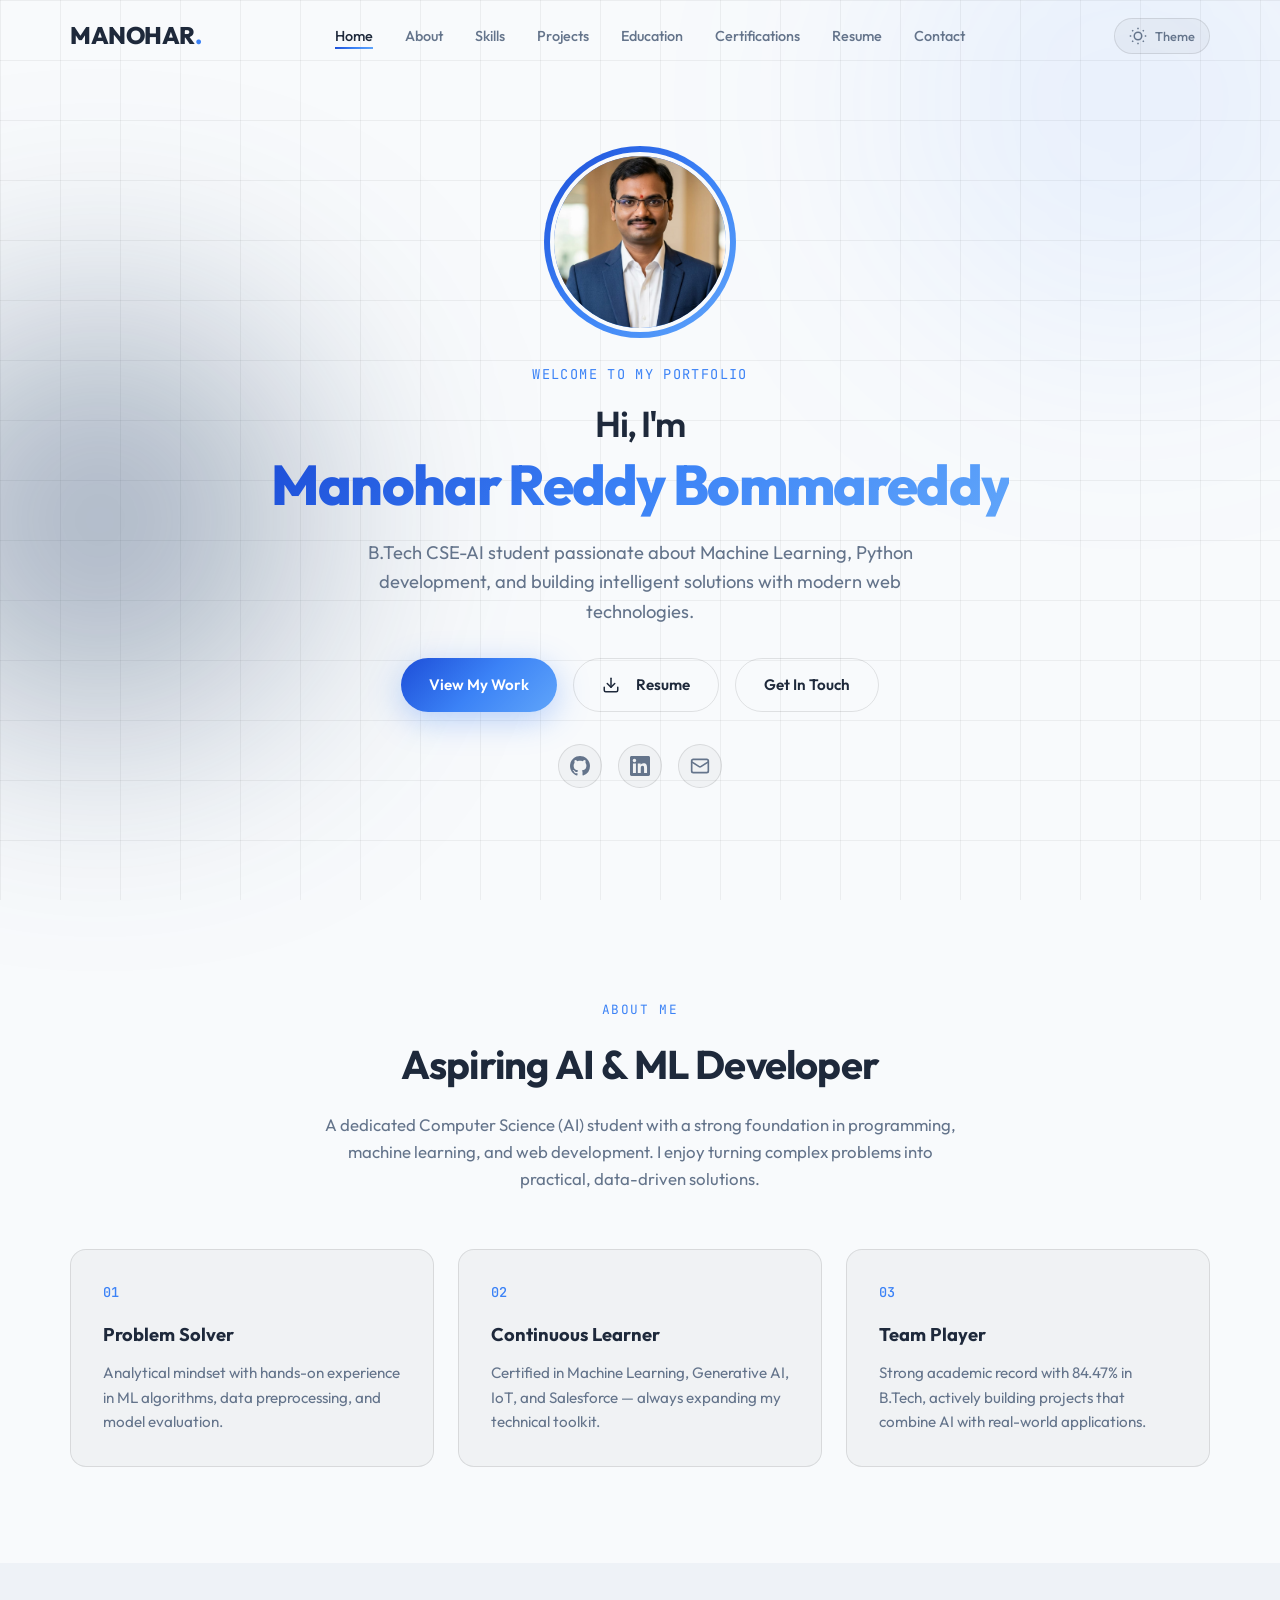
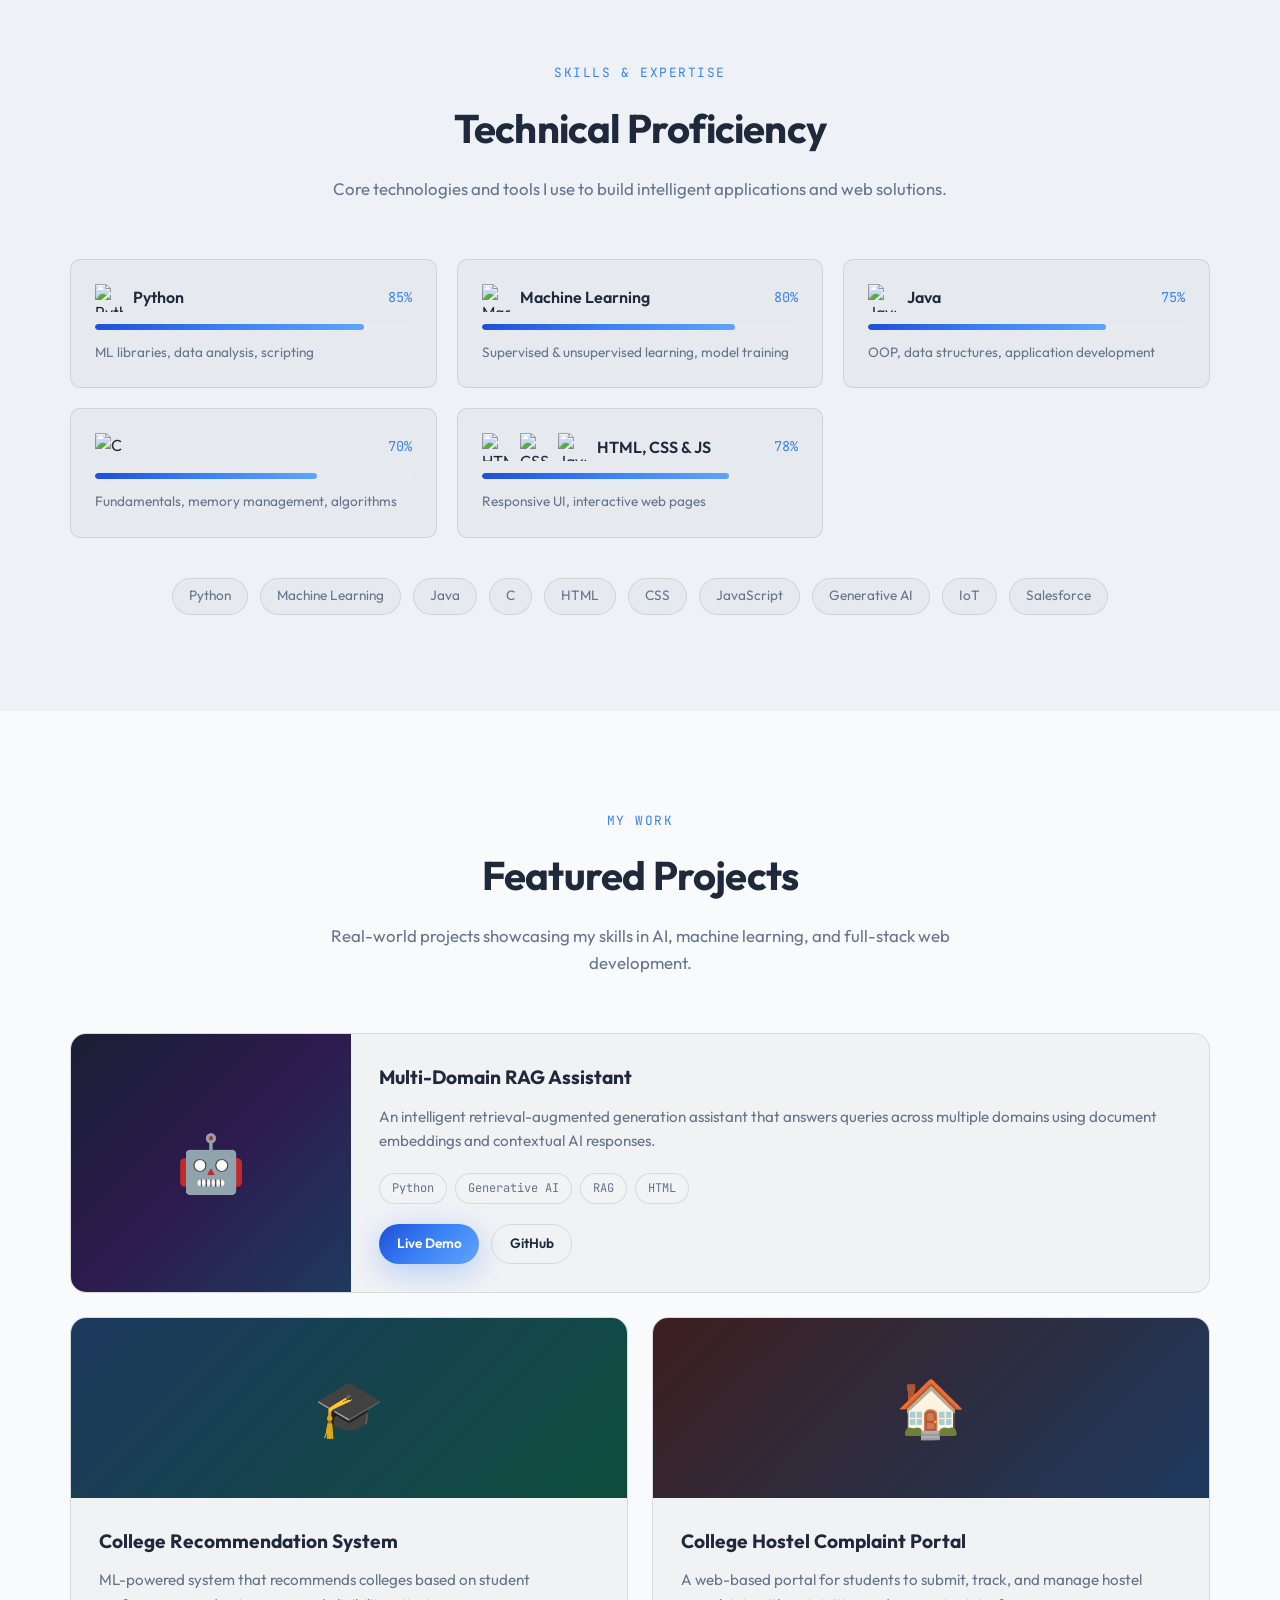
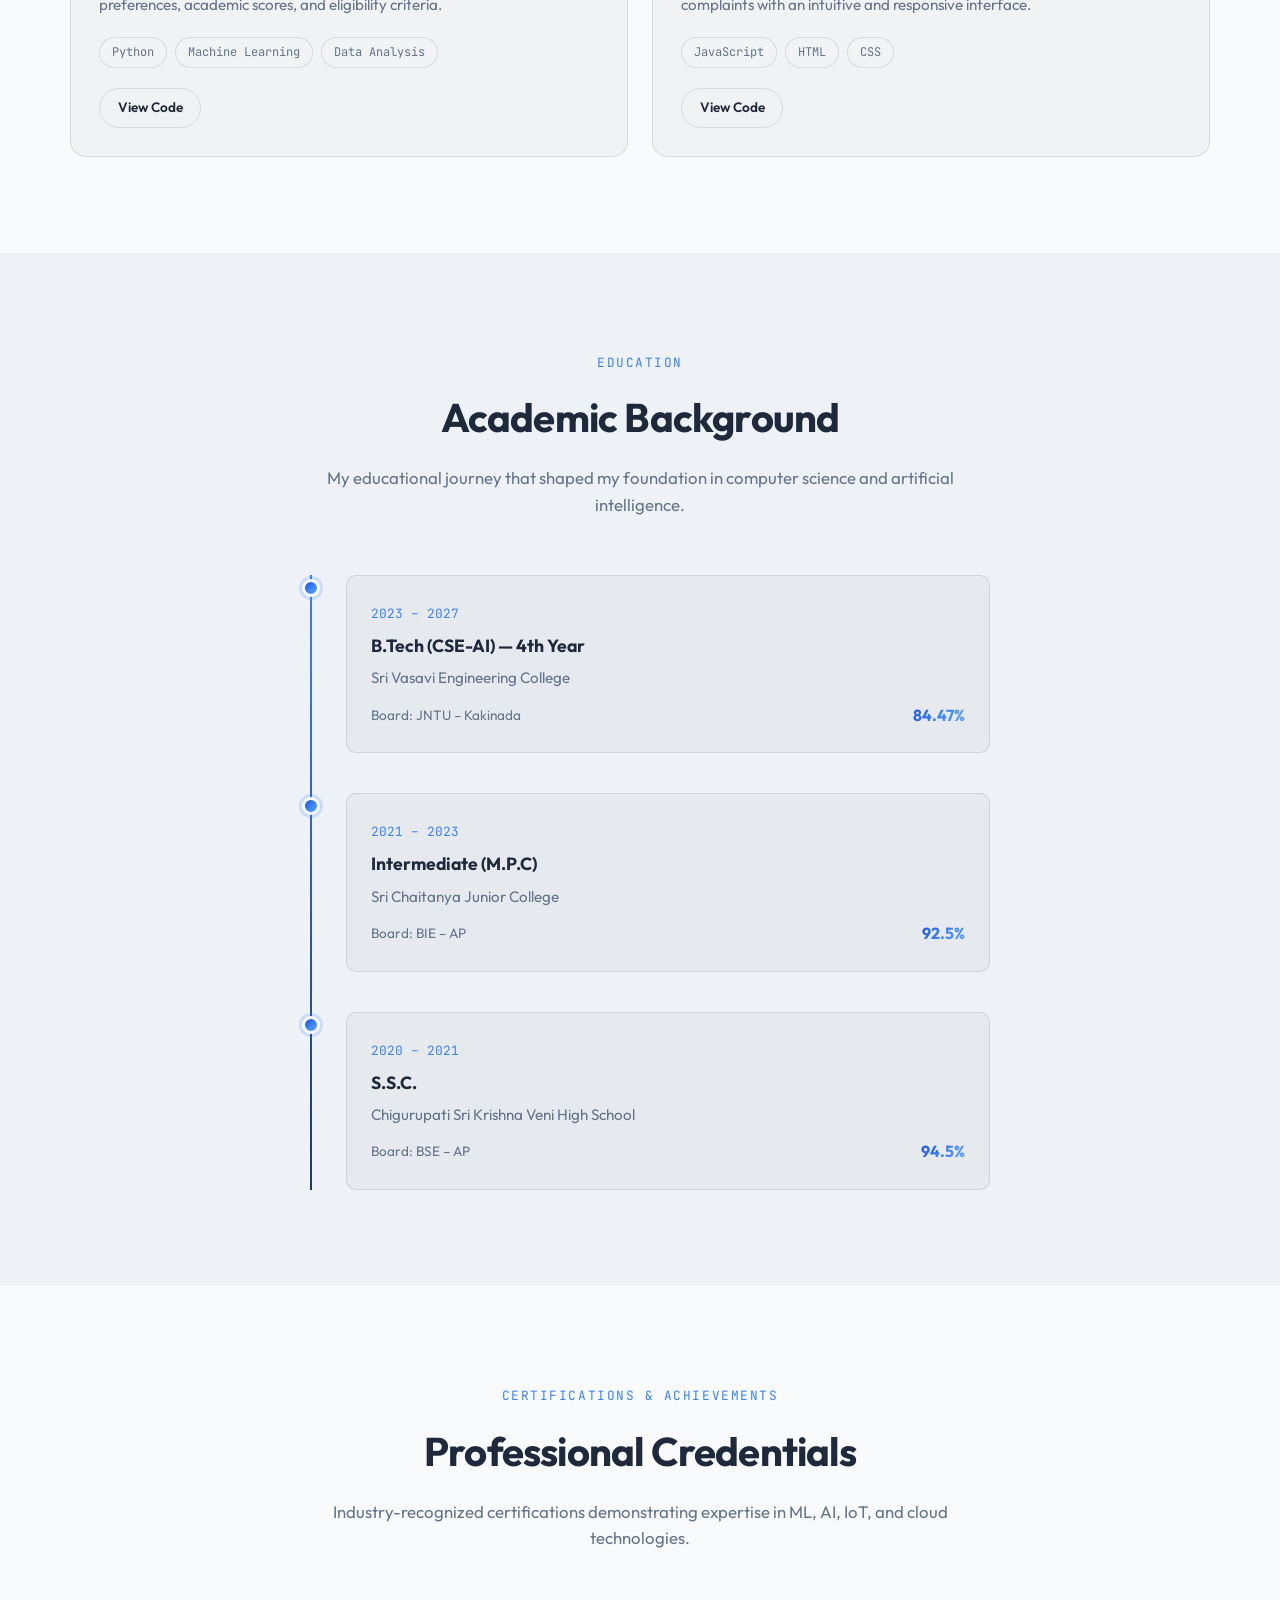
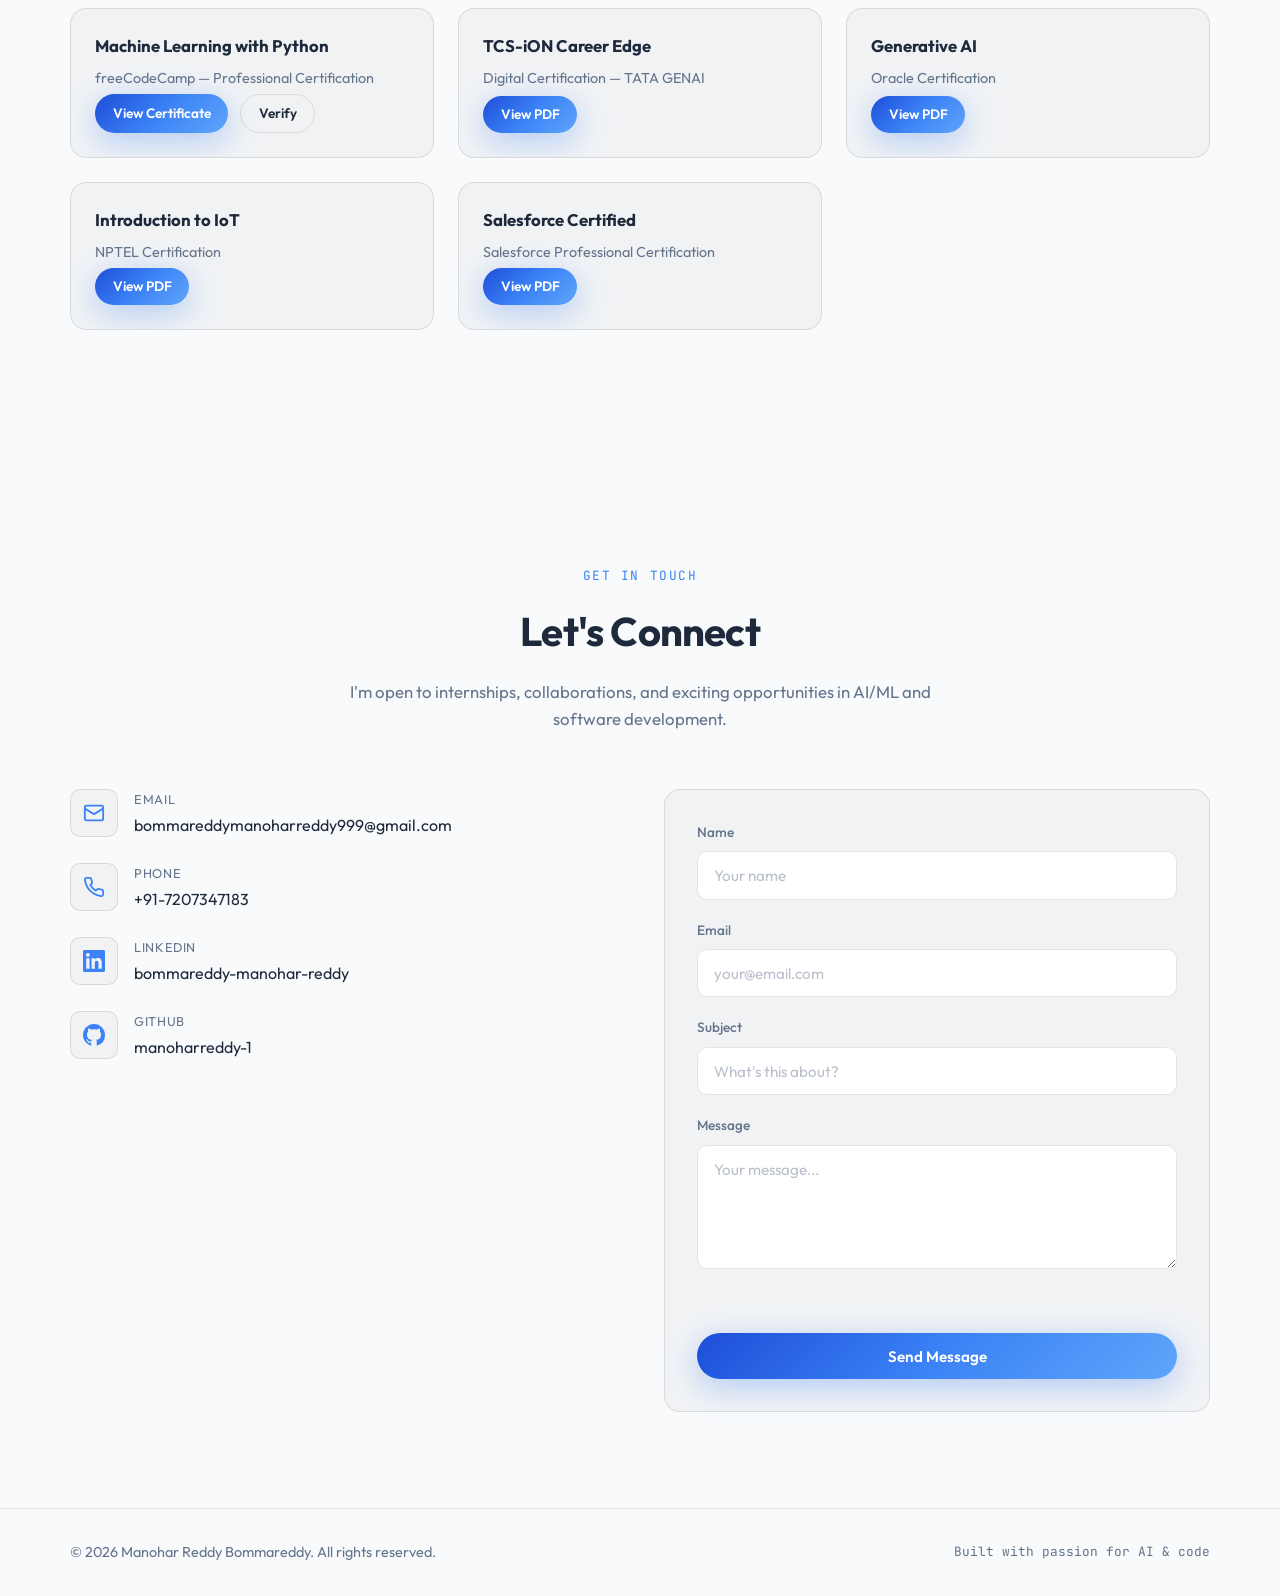
==== commit 1438c959: "Update education to 4th Year B.Tech and add resume PDF" ====
--- a/index.html
+++ b/index.html
@@ -35,6 +35,7 @@
         <li><a href="#projects">Projects</a></li>
         <li><a href="#education">Education</a></li>
         <li><a href="#certifications">Certifications</a></li>
+        <li><a href="assets/resume.pdf" target="_blank" rel="noopener noreferrer">Resume</a></li>
         <li><a href="#contact">Contact</a></li>
       </ul>
       <button class="theme-toggle" id="themeToggle" aria-label="Toggle light/dark theme">
@@ -62,6 +63,9 @@
       </p>
       <div class="hero__actions">
         <a href="#projects" class="btn btn--primary">View My Work</a>
+        <a href="assets/resume.pdf" target="_blank" rel="noopener noreferrer" class="btn btn--outline">
+          <svg viewBox="0 0 24 24" width="18" height="18" fill="none" stroke="currentColor" stroke-width="2" stroke-linecap="round" stroke-linejoin="round" style="margin-right: 8px; vertical-align: middle; display: inline-block;"><path d="M21 15v4a2 2 0 0 1-2 2H5a2 2 0 0 1-2-2v-4"></path><polyline points="7 10 12 15 17 10"></polyline><line x1="12" y1="15" x2="12" y2="3"></line></svg>Resume
+        </a>
         <a href="#contact" class="btn btn--outline">Get In Touch</a>
       </div>
       <div class="hero__social">
@@ -103,7 +107,7 @@
         <div class="about__card">
           <div class="about__icon">03</div>
           <h3>Team Player</h3>
-          <p>Strong academic record with 84% in B.Tech, actively building projects that combine AI with real-world applications.</p>
+          <p>Strong academic record with 84.47% in B.Tech, actively building projects that combine AI with real-world applications.</p>
         </div>
       </div>
     </div>
@@ -286,11 +290,11 @@
           <div class="timeline__dot"></div>
           <div class="timeline__content">
             <span class="timeline__year">2023 – 2027</span>
-            <h3>B.Tech (CSE-AI) — 3rd Year</h3>
+            <h3>B.Tech (CSE-AI) — 4th Year</h3>
             <p class="timeline__inst">Sri Vasavi Engineering College</p>
             <div class="timeline__meta">
               <span>Board: JNTU – Kakinada</span>
-              <span class="timeline__score">84%</span>
+              <span class="timeline__score">84.47%</span>
             </div>
           </div>
         </div>
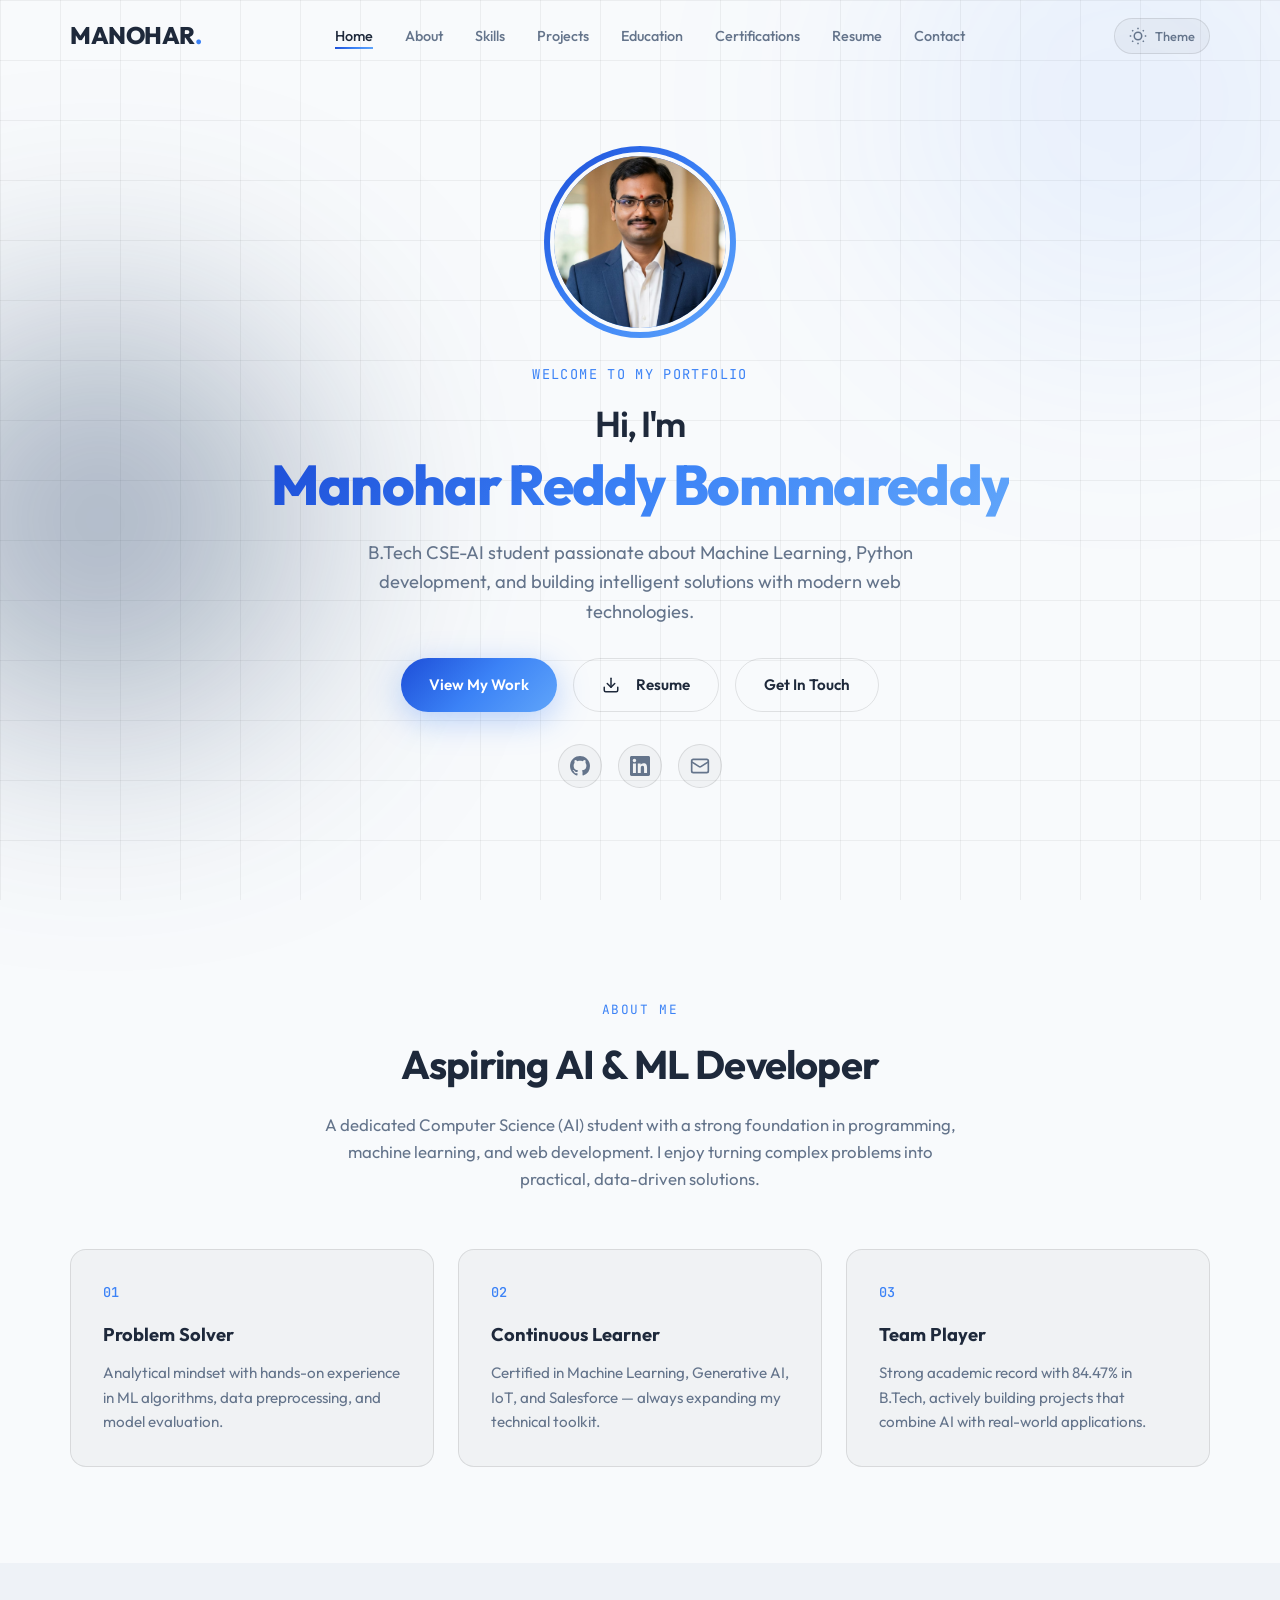
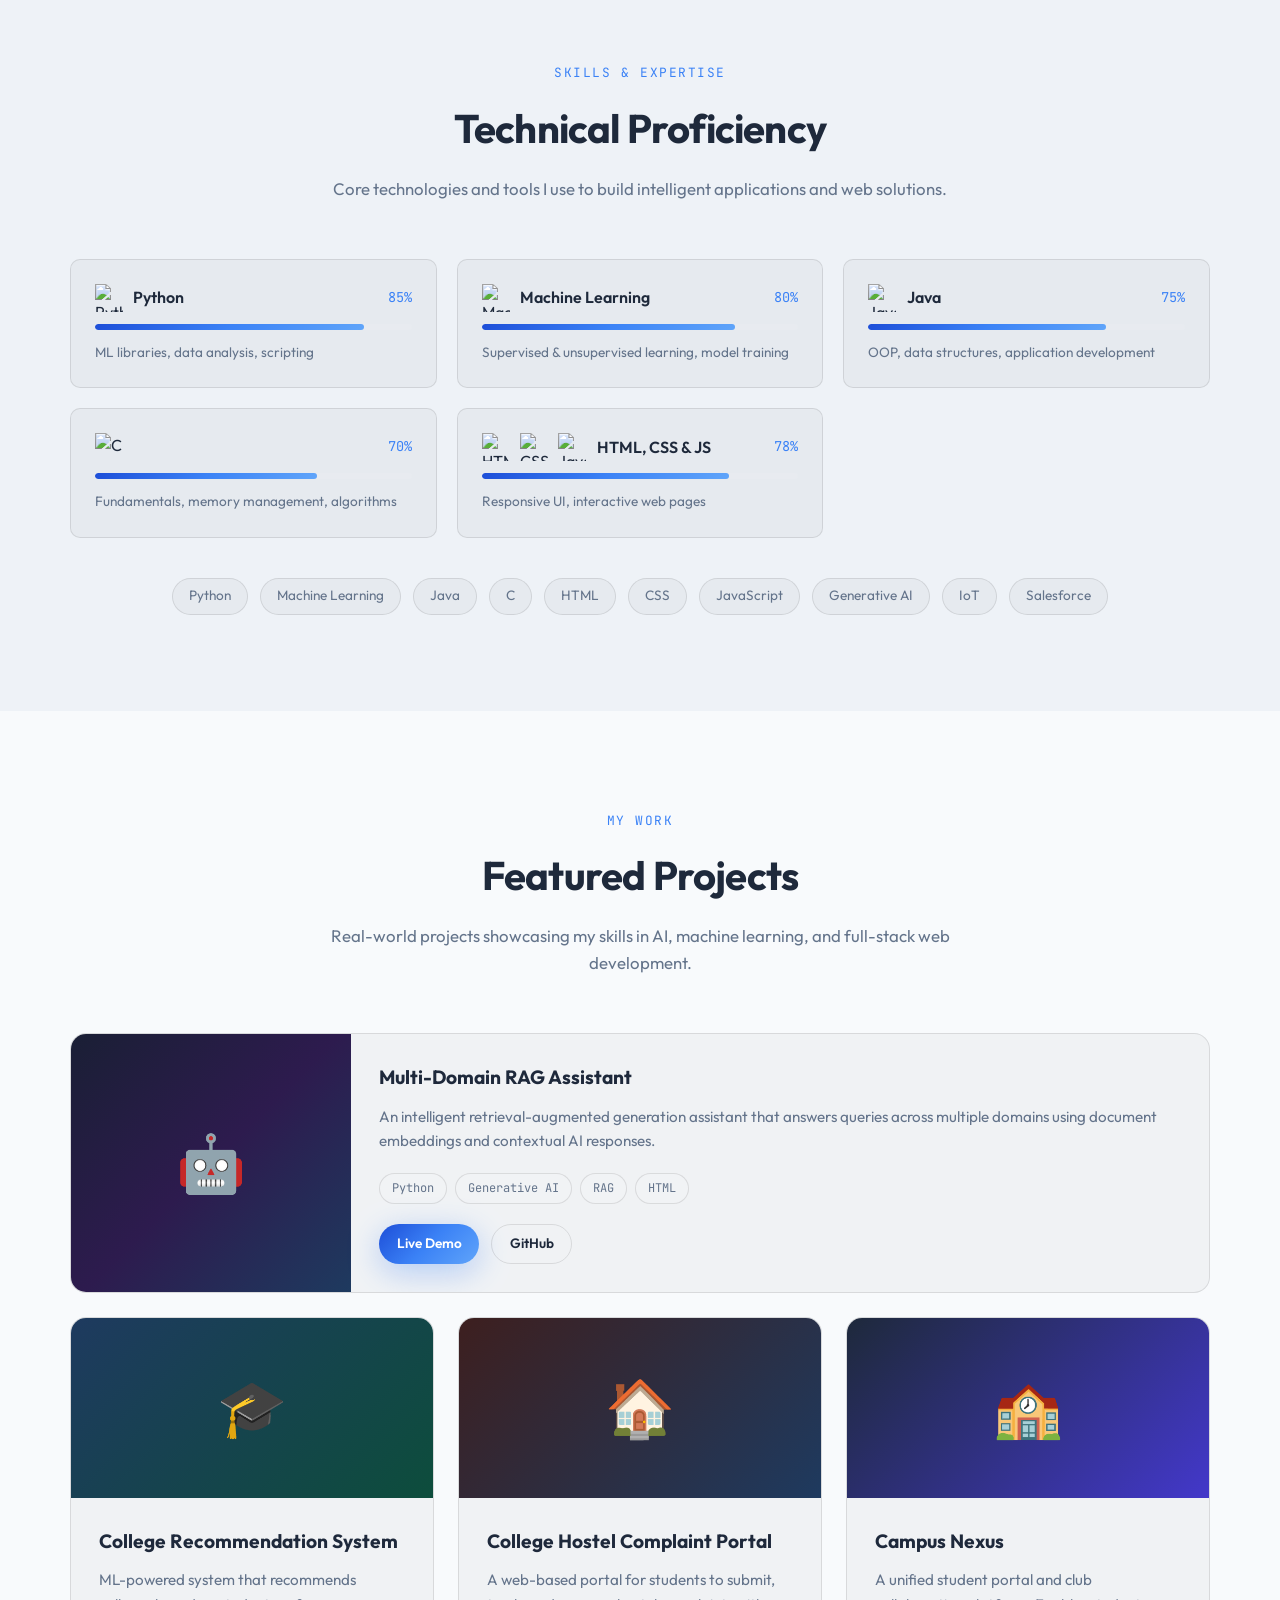
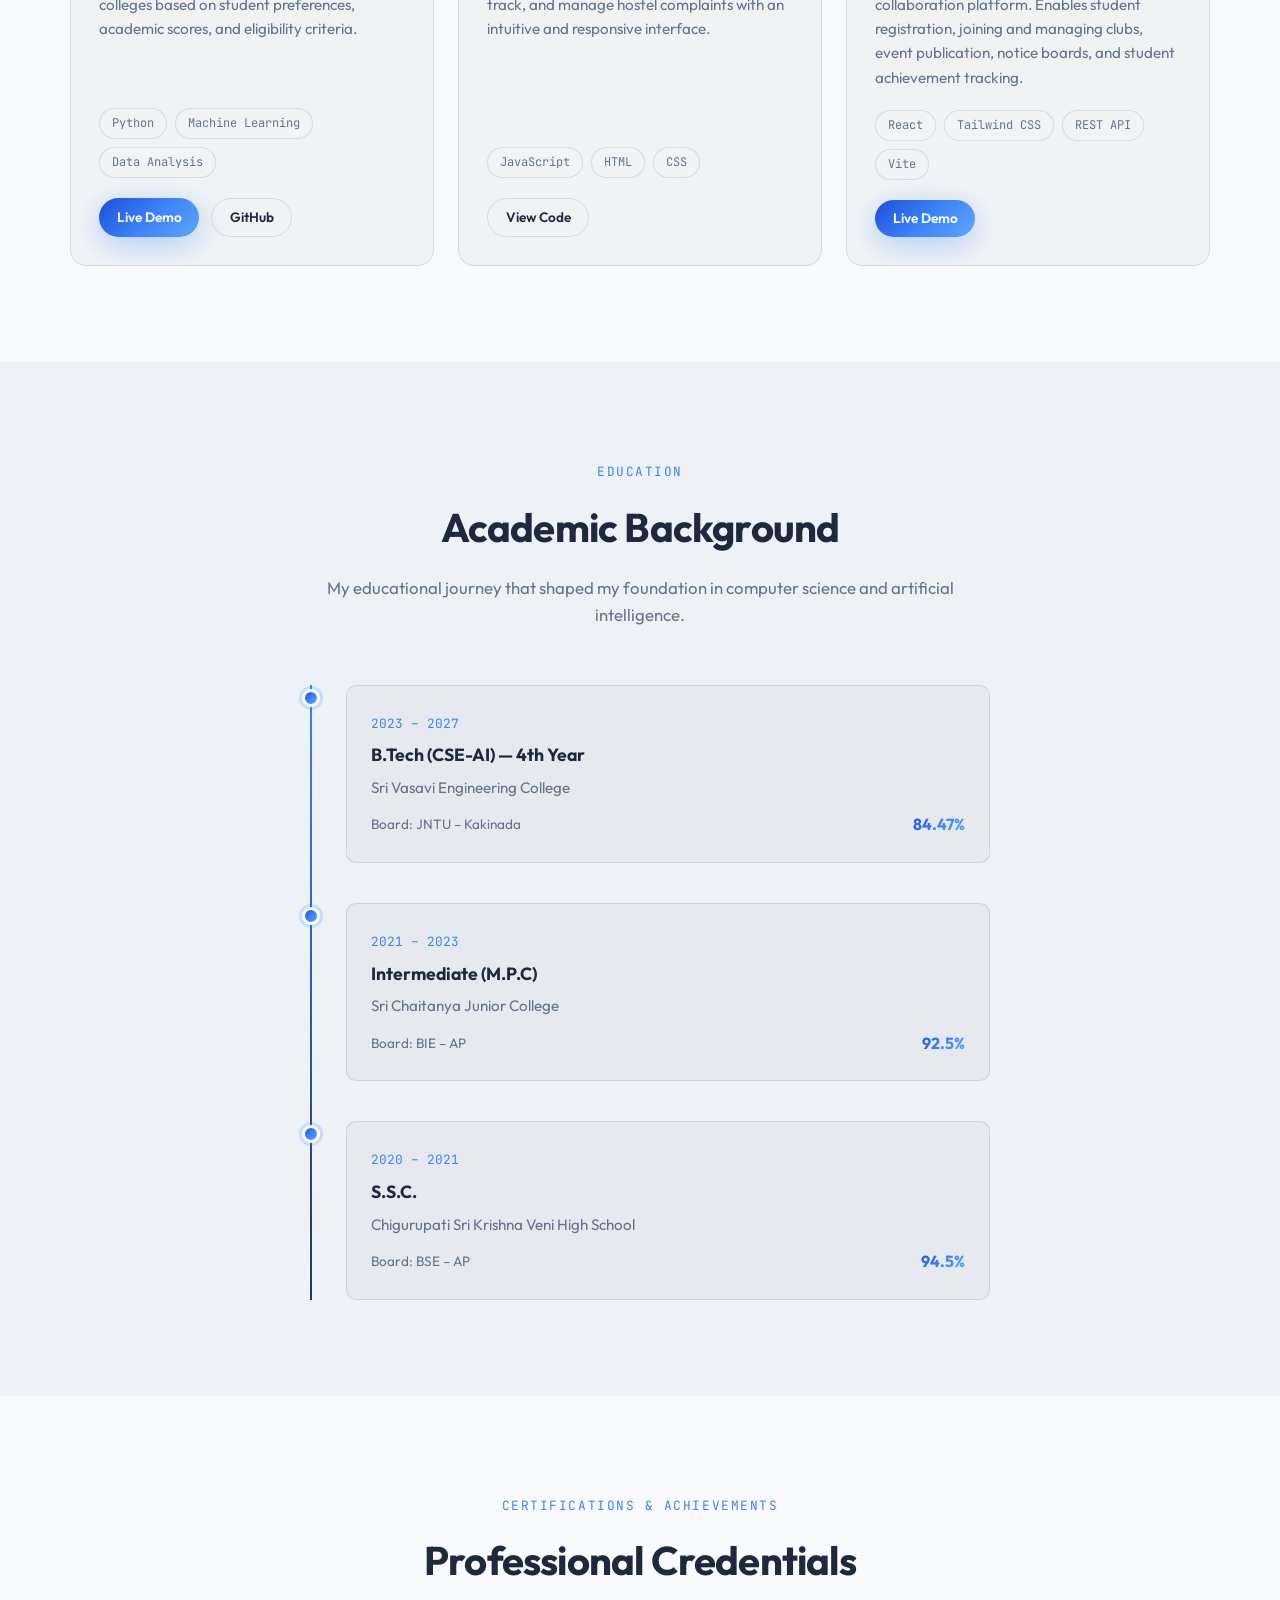
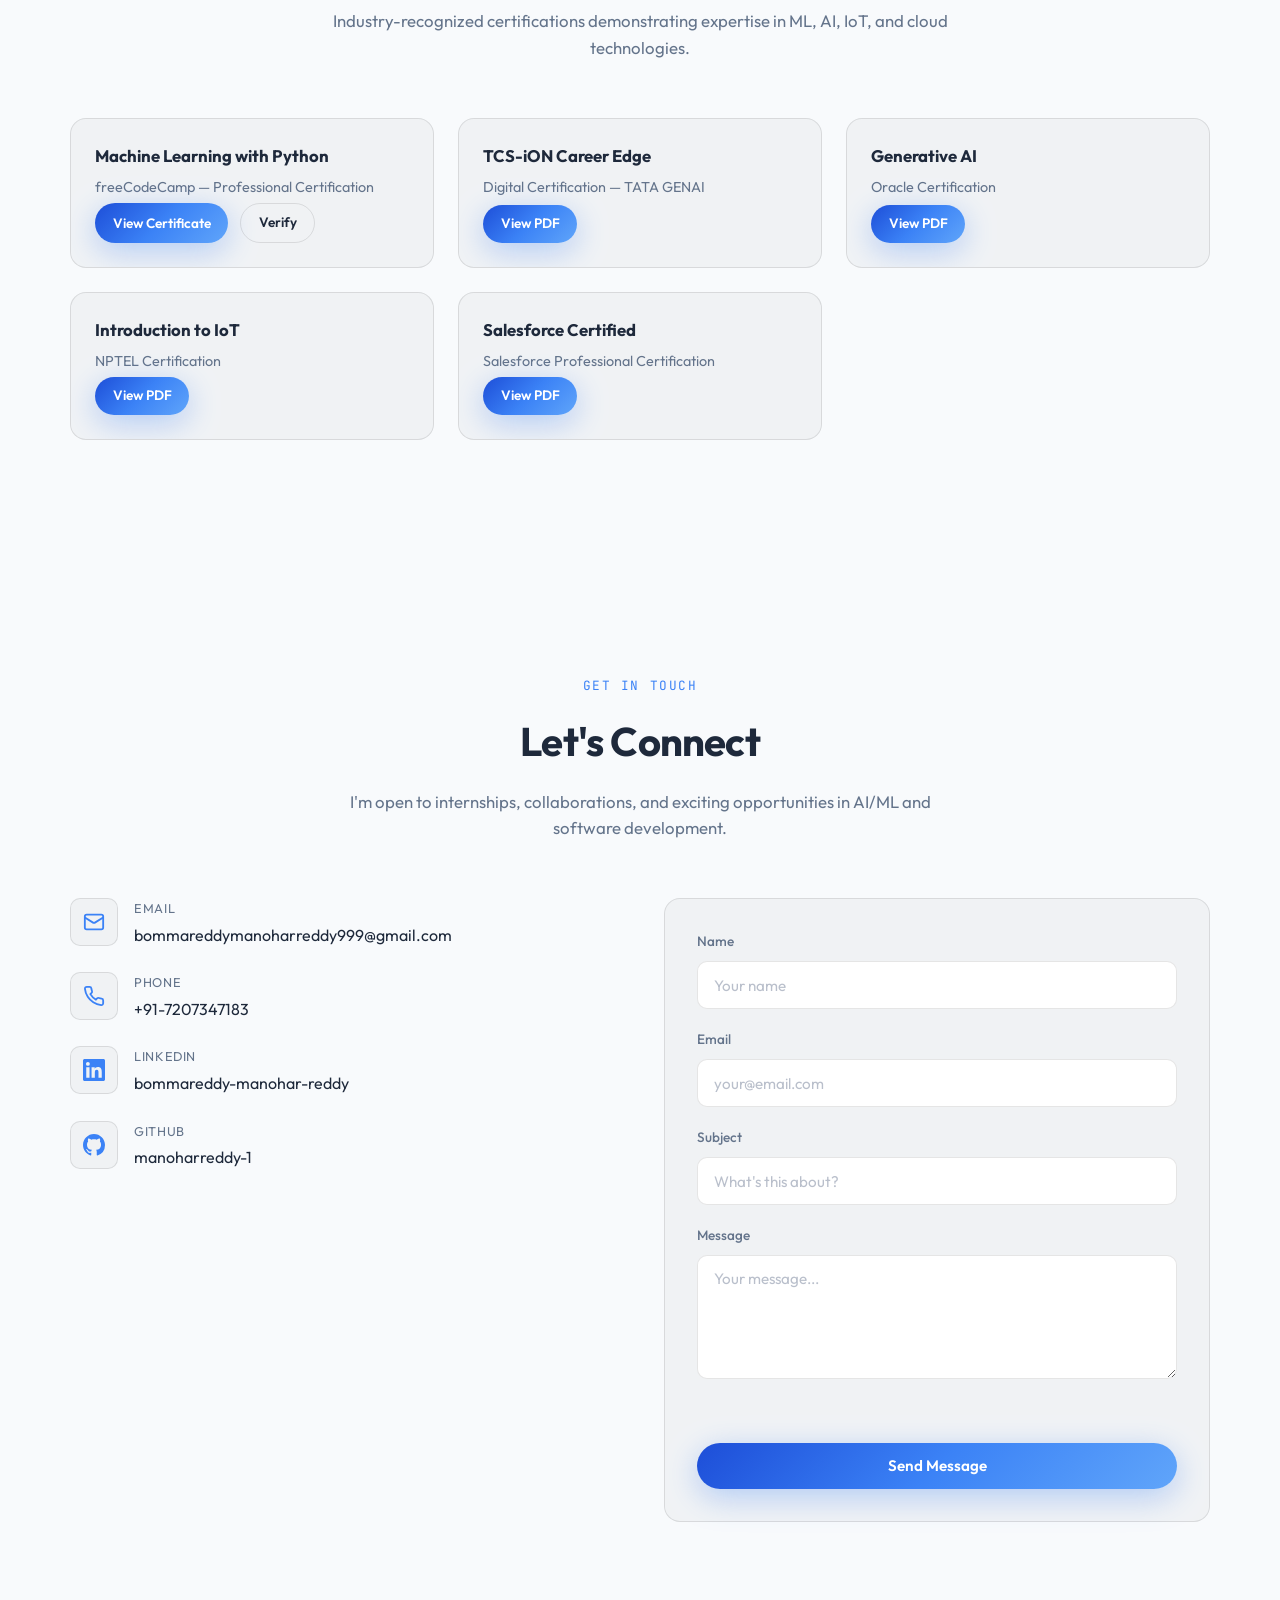
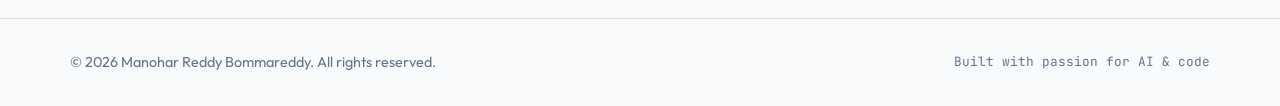
==== commit b57bcdad: "Update College Recommendation System links and add Campus Nexus project" ====
--- a/index.html
+++ b/index.html
@@ -247,7 +247,8 @@
               <span>Data Analysis</span>
             </div>
             <div class="project-card__actions">
-              <a href="https://github.com/manoharreddy-1/College-Recommendation-System" target="_blank" rel="noopener noreferrer" class="btn btn--sm btn--outline">View Code</a>
+              <a href="https://ap-eapcet.vercel.app/" target="_blank" rel="noopener noreferrer" class="btn btn--sm btn--primary">Live Demo</a>
+              <a href="https://github.com/manoharreddy-1/College-Recommendation-System" target="_blank" rel="noopener noreferrer" class="btn btn--sm btn--outline">GitHub</a>
             </div>
           </div>
         </article>
@@ -272,6 +273,27 @@
             </div>
           </div>
         </article>
+
+        <article class="project-card">
+          <div class="project-card__visual project-card__visual--nexus">
+            <span class="project-card__emoji">🏫</span>
+          </div>
+          <div class="project-card__body">
+            <h3>Campus Nexus</h3>
+            <p>
+              A unified student portal and club collaboration platform. Enables student registration, joining and managing clubs, event publication, notice boards, and student achievement tracking.
+            </p>
+            <div class="project-card__tags">
+              <span>React</span>
+              <span>Tailwind CSS</span>
+              <span>REST API</span>
+              <span>Vite</span>
+            </div>
+            <div class="project-card__actions">
+              <a href="https://campus-eight-ochre.vercel.app/" target="_blank" rel="noopener noreferrer" class="btn btn--sm btn--primary">Live Demo</a>
+            </div>
+          </div>
+        </article>
       </div>
     </div>
   </section>
--- a/css/style.css
+++ b/css/style.css
@@ -813,6 +813,10 @@
   background: linear-gradient(135deg, #1a2744 0%, #2a1a3d 100%);
 }
 
+.project-card__visual--nexus {
+  background: linear-gradient(135deg, #1e293b 0%, #4338ca 100%);
+}
+
 .project-card__emoji {
   font-size: 3.5rem;
 }
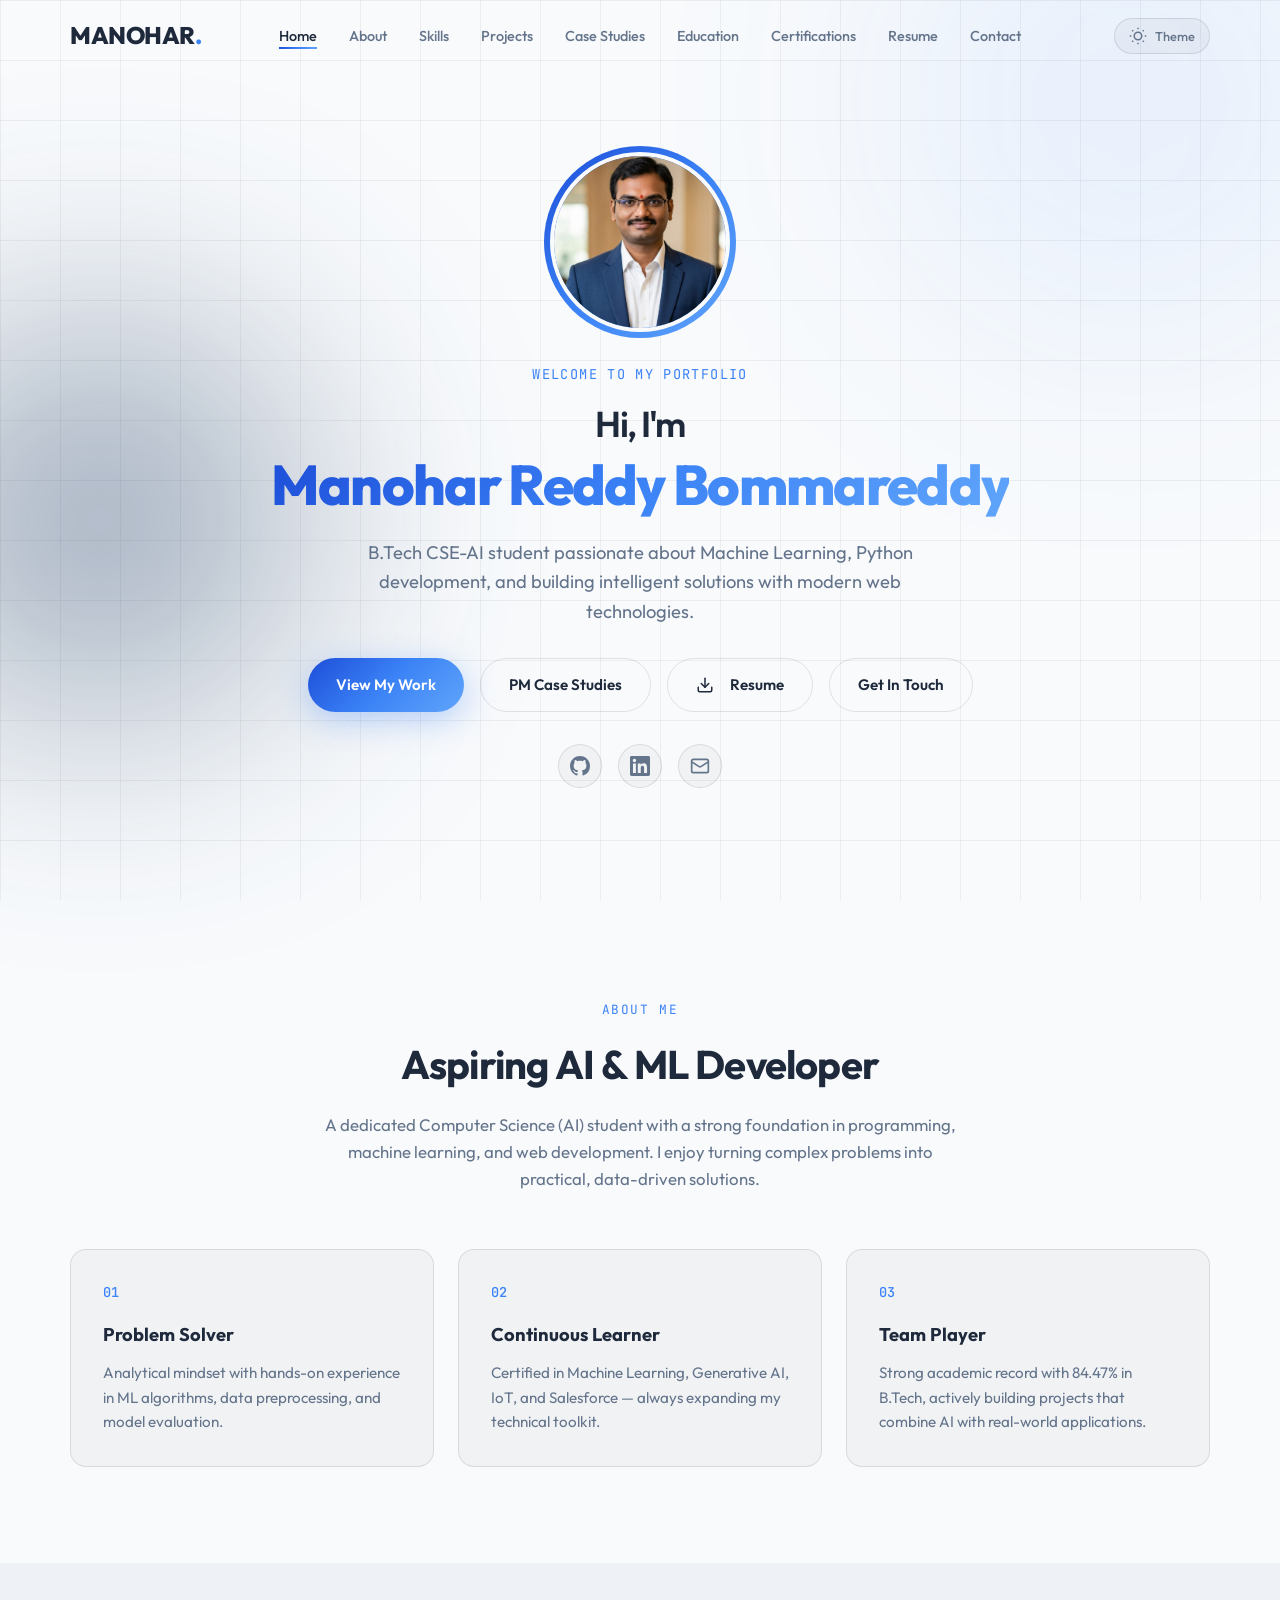
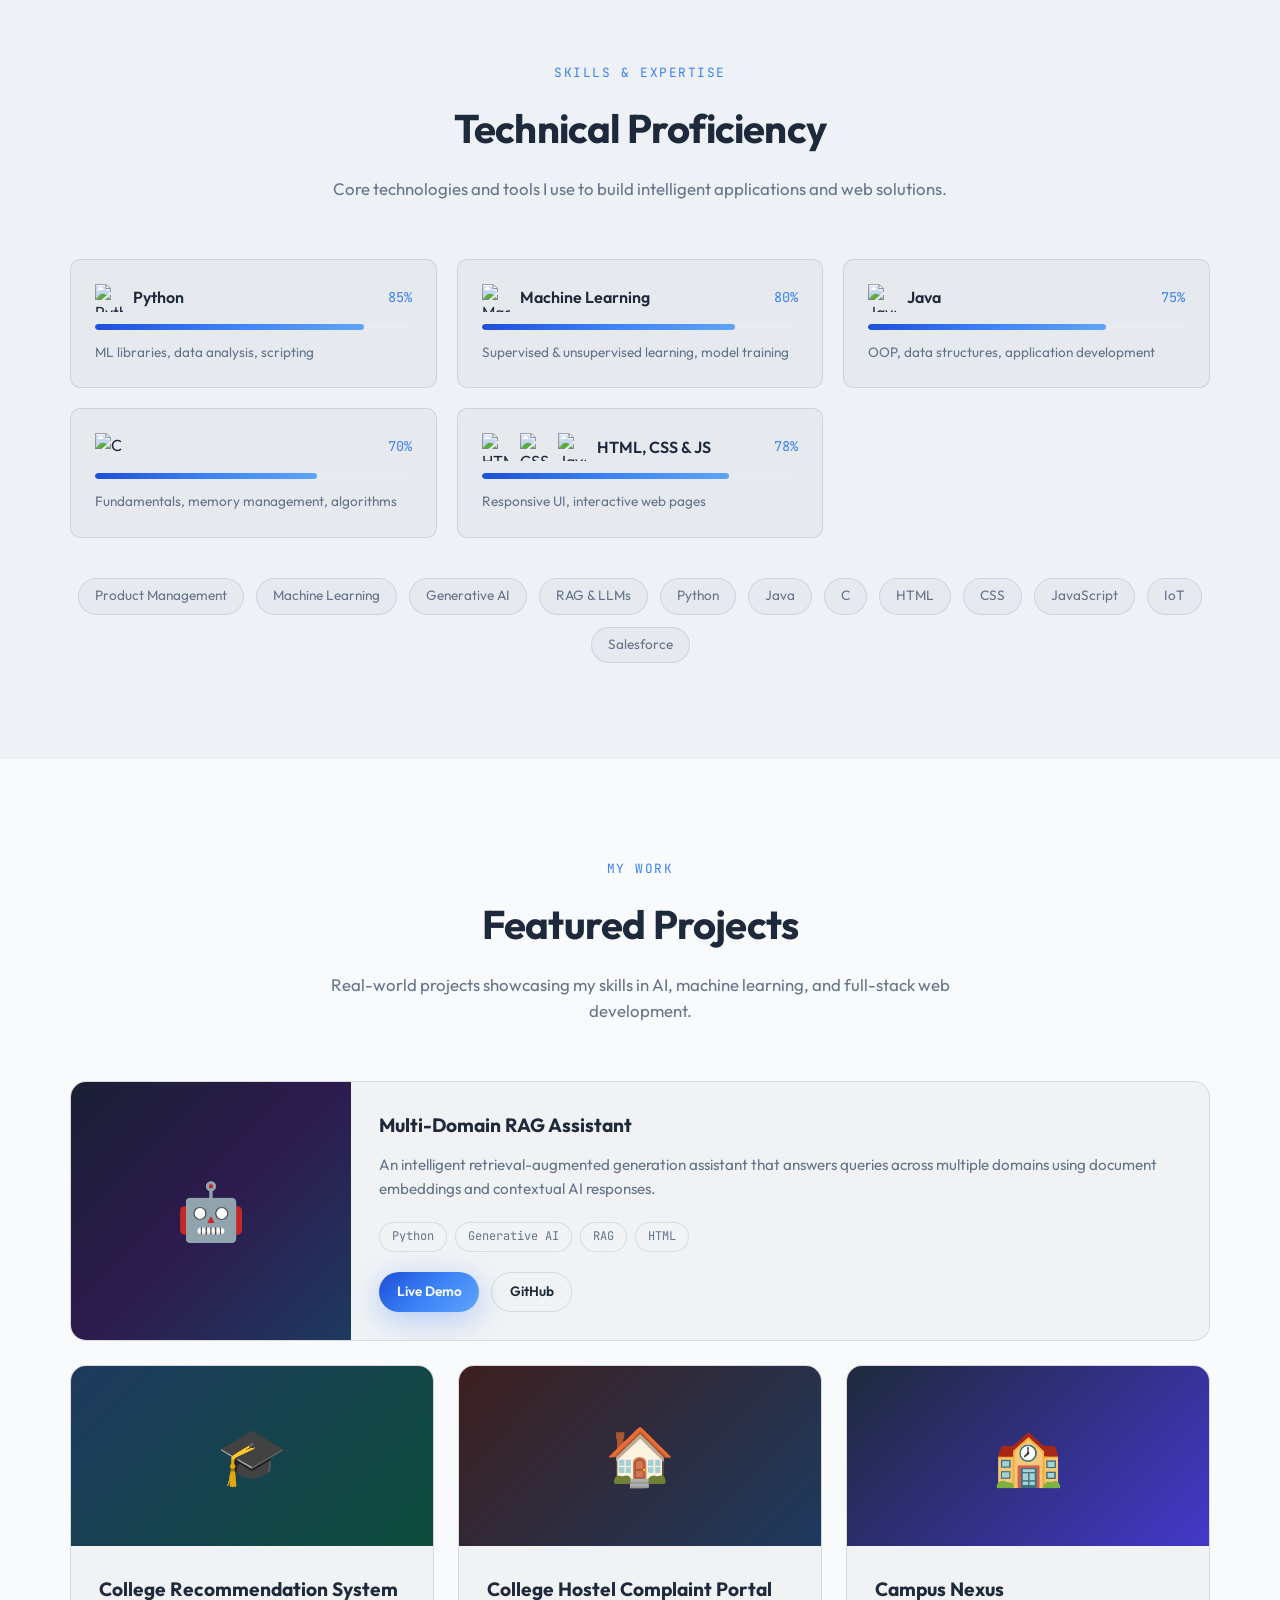
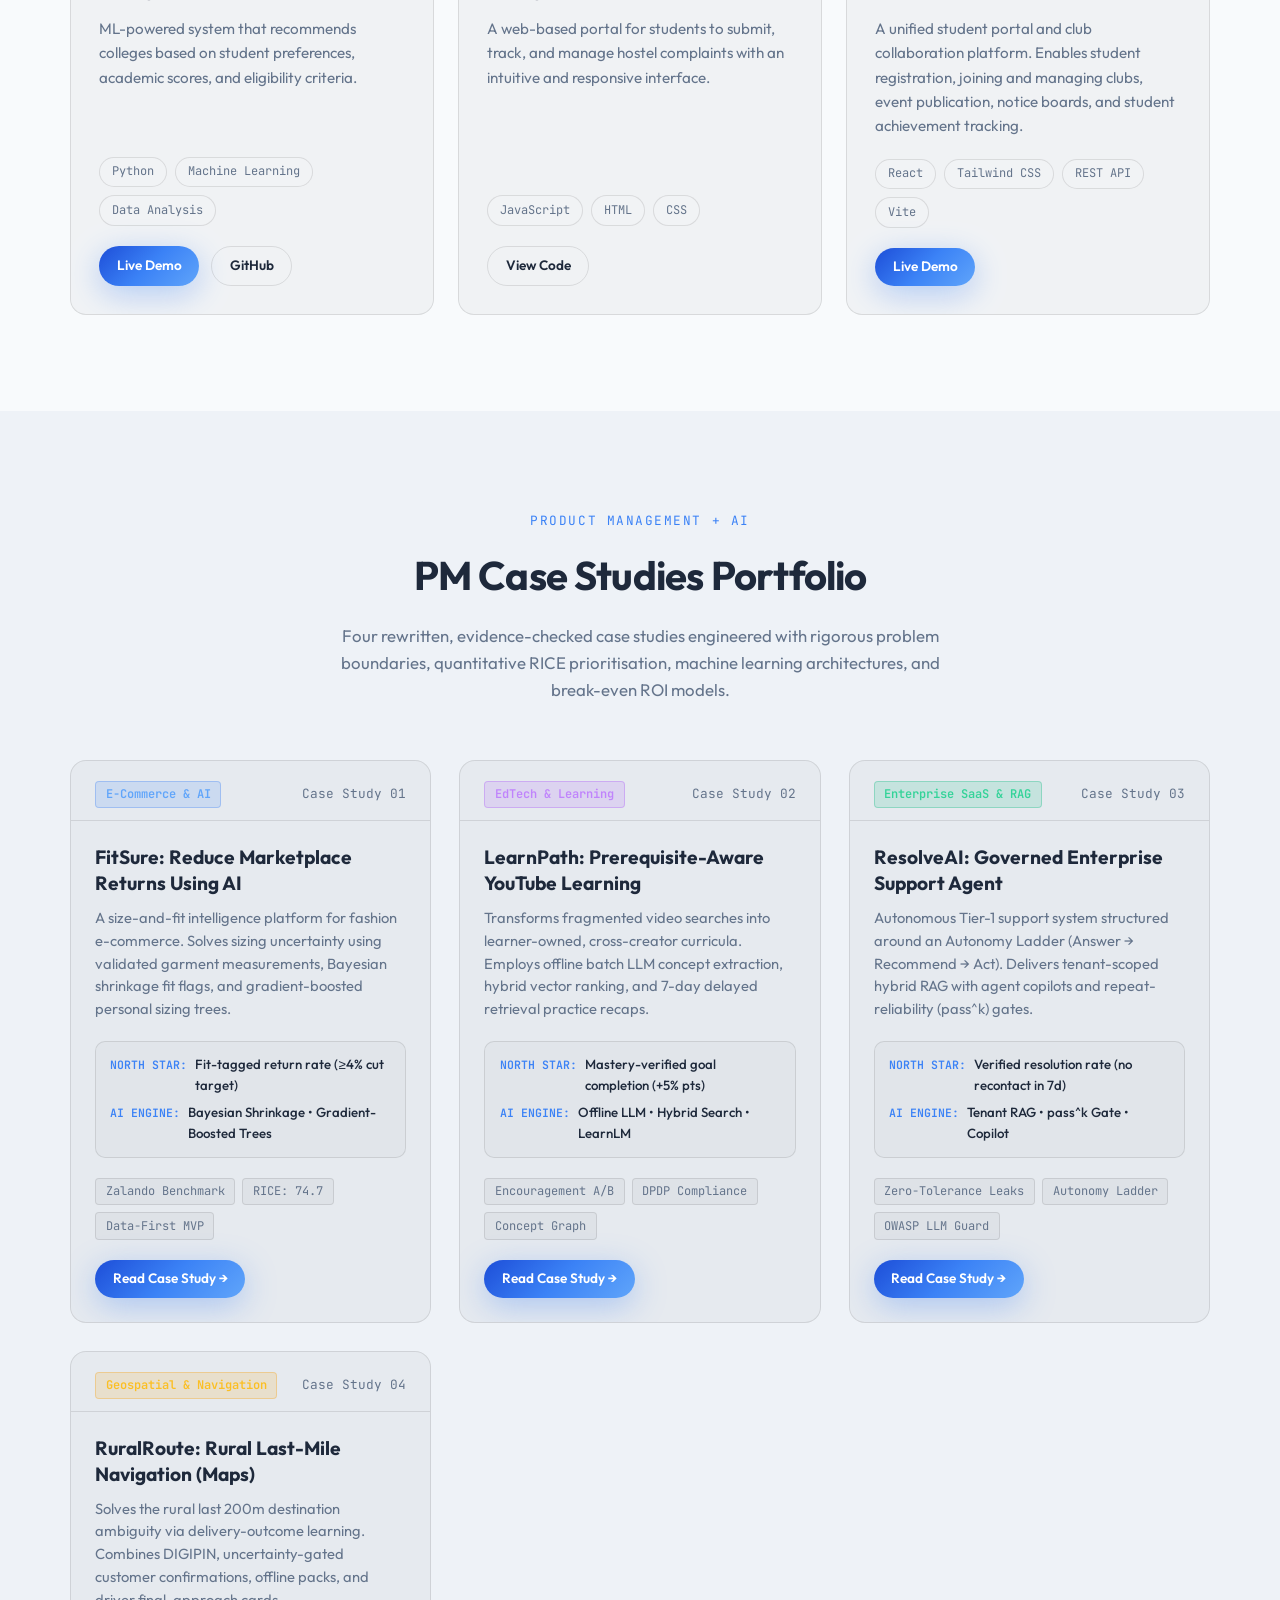
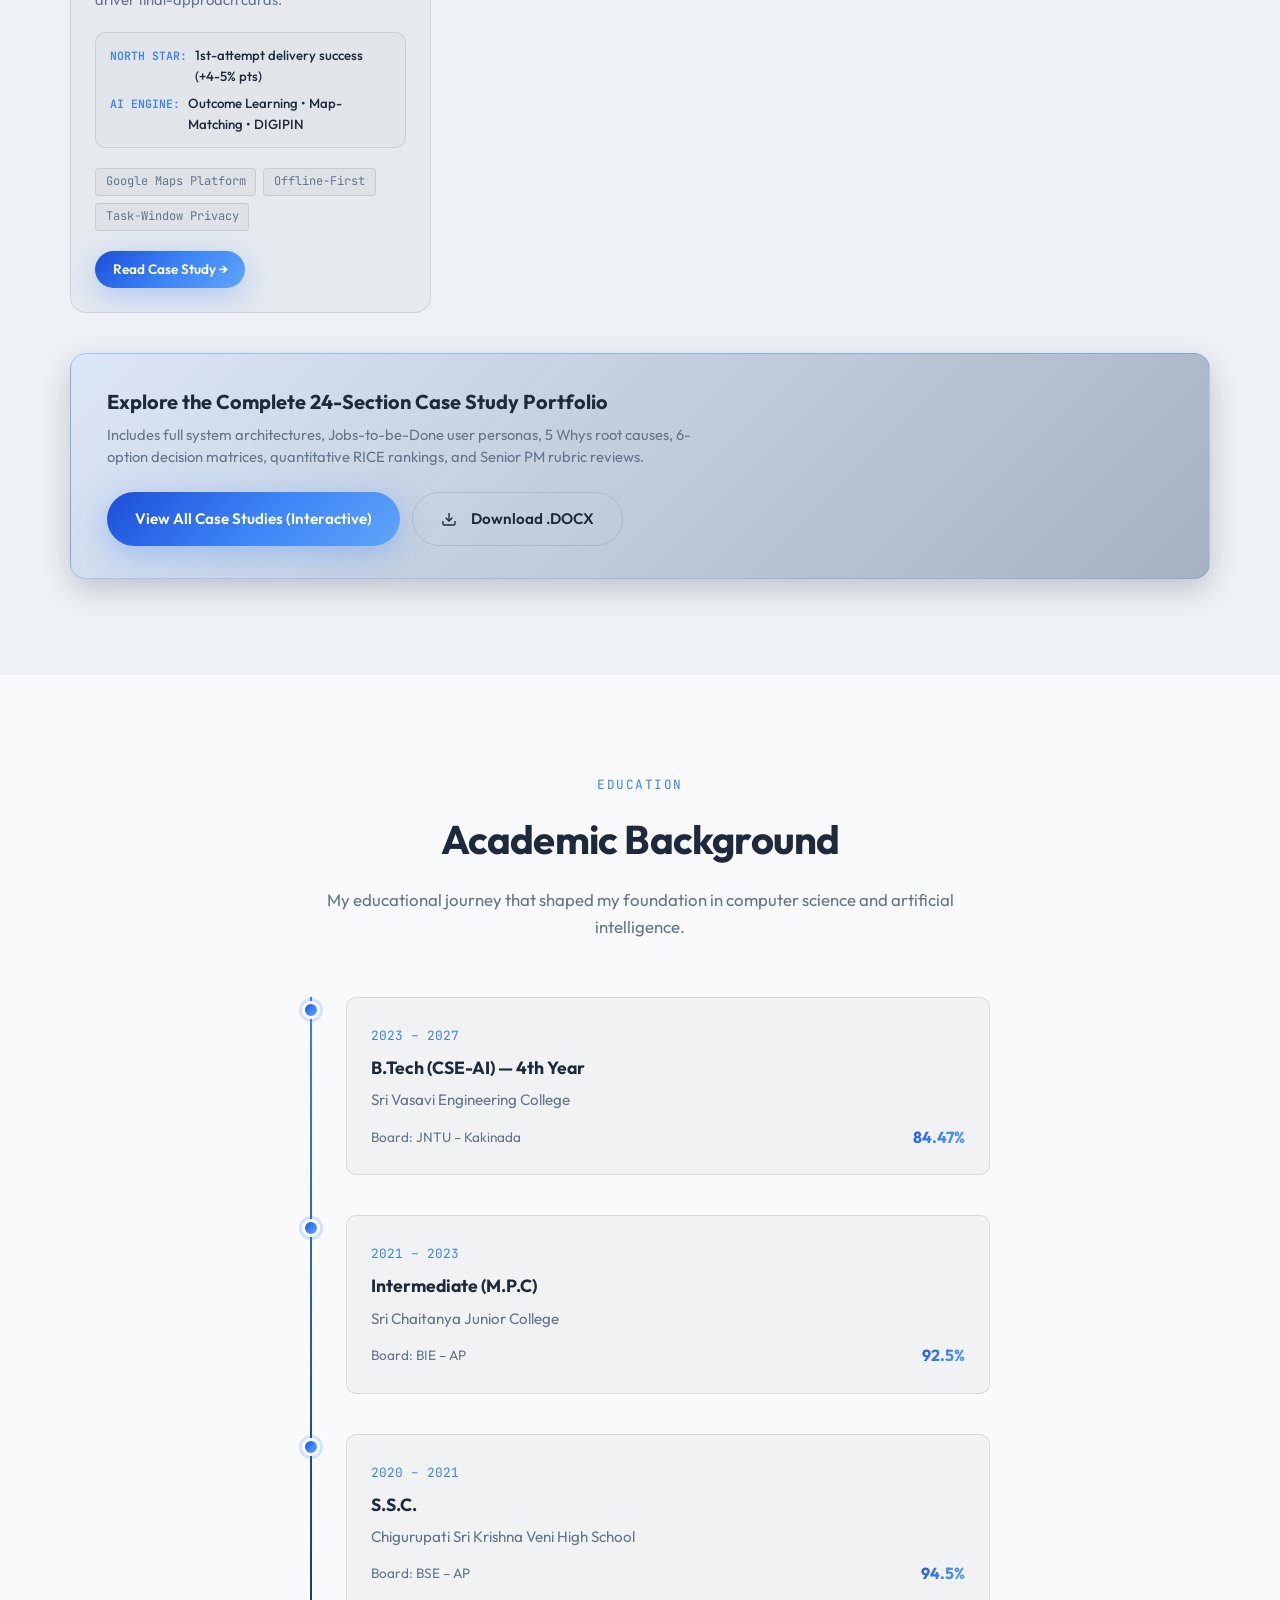
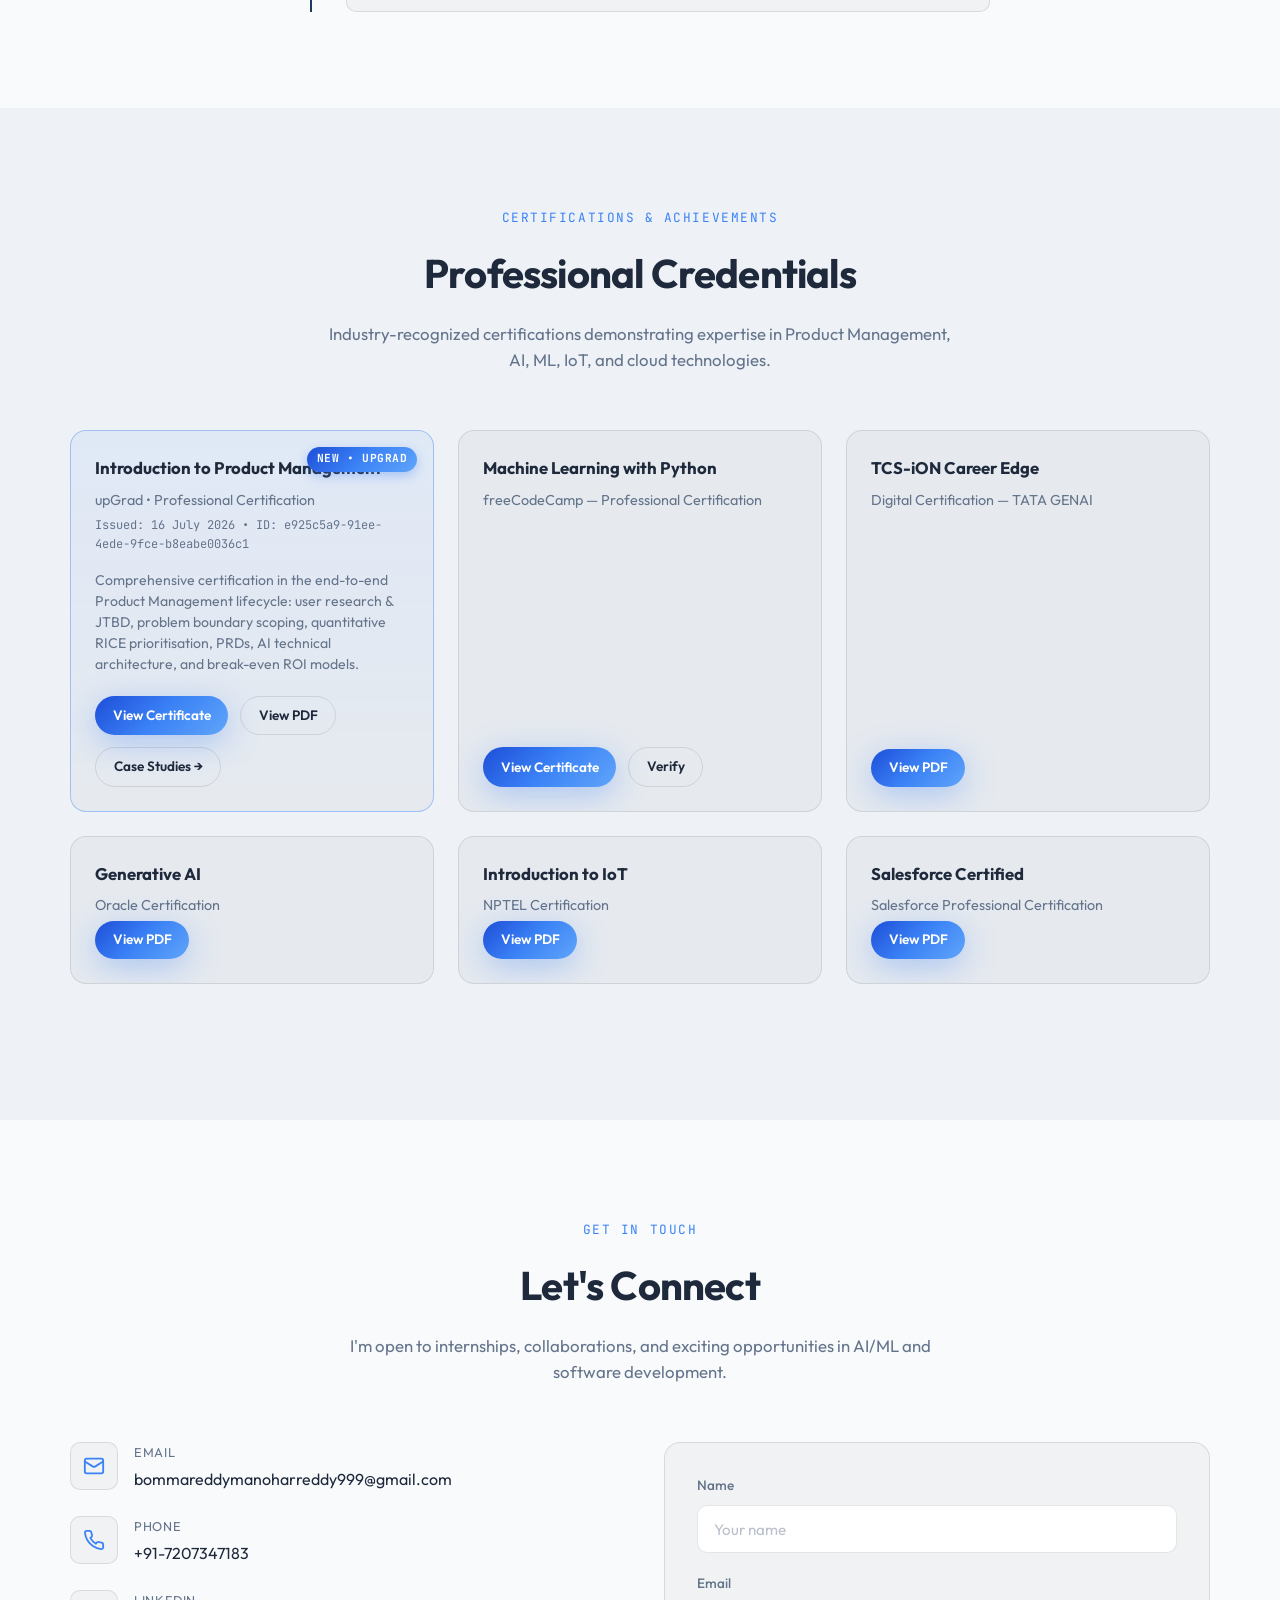
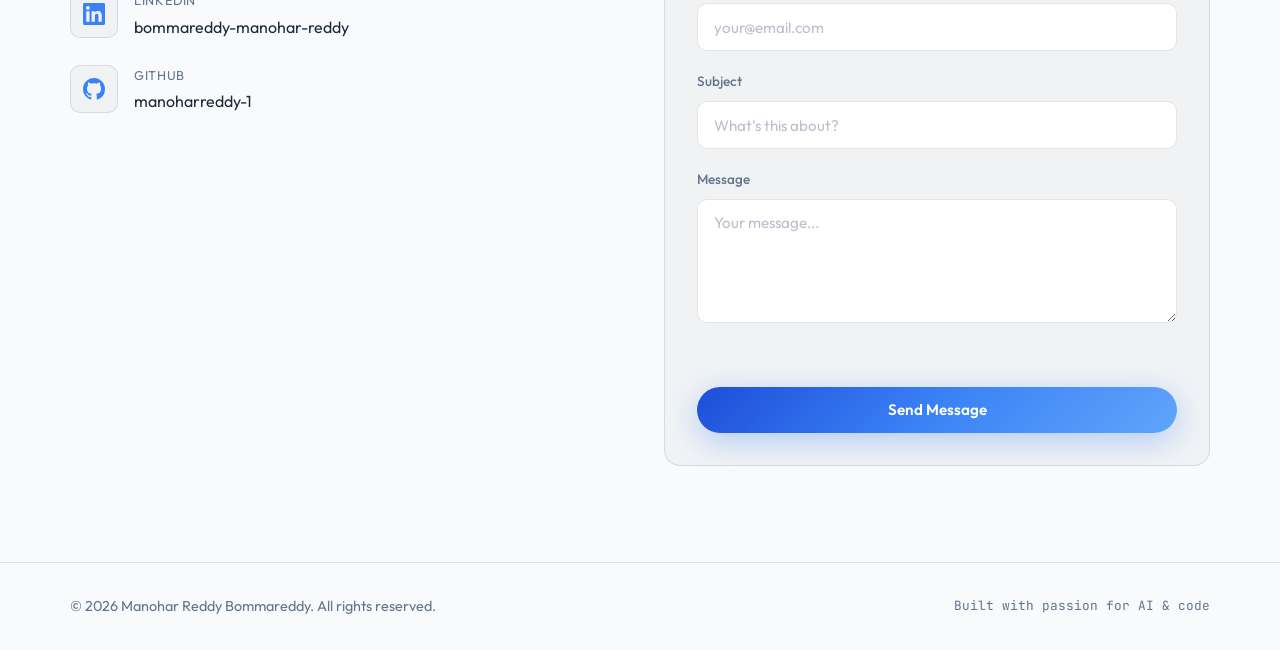
==== commit f086e4a4: "Add upGrad Introduction to Product Management certificate and Case Studies portfolio" ====
--- a/index.html
+++ b/index.html
@@ -33,6 +33,7 @@
         <li><a href="#about">About</a></li>
         <li><a href="#skills">Skills</a></li>
         <li><a href="#projects">Projects</a></li>
+        <li><a href="#case-studies">Case Studies</a></li>
         <li><a href="#education">Education</a></li>
         <li><a href="#certifications">Certifications</a></li>
         <li><a href="assets/resume.pdf" target="_blank" rel="noopener noreferrer">Resume</a></li>
@@ -63,6 +64,7 @@
       </p>
       <div class="hero__actions">
         <a href="#projects" class="btn btn--primary">View My Work</a>
+        <a href="#case-studies" class="btn btn--outline">PM Case Studies</a>
         <a href="assets/resume.pdf" target="_blank" rel="noopener noreferrer" class="btn btn--outline">
           <svg viewBox="0 0 24 24" width="18" height="18" fill="none" stroke="currentColor" stroke-width="2" stroke-linecap="round" stroke-linejoin="round" style="margin-right: 8px; vertical-align: middle; display: inline-block;"><path d="M21 15v4a2 2 0 0 1-2 2H5a2 2 0 0 1-2-2v-4"></path><polyline points="7 10 12 15 17 10"></polyline><line x1="12" y1="15" x2="12" y2="3"></line></svg>Resume
         </a>
@@ -181,14 +183,16 @@
         </div>
       </div>
       <div class="skills__tags">
+        <span class="tag">Product Management</span>
+        <span class="tag">Machine Learning</span>
+        <span class="tag">Generative AI</span>
+        <span class="tag">RAG &amp; LLMs</span>
         <span class="tag">Python</span>
-        <span class="tag">Machine Learning</span>
         <span class="tag">Java</span>
         <span class="tag">C</span>
         <span class="tag">HTML</span>
         <span class="tag">CSS</span>
         <span class="tag">JavaScript</span>
-        <span class="tag">Generative AI</span>
         <span class="tag">IoT</span>
         <span class="tag">Salesforce</span>
       </div>
@@ -298,7 +302,166 @@
     </div>
   </section>
 
-  <section class="section section--alt" id="education">
+  <section class="section section--alt" id="case-studies">
+    <div class="container">
+      <div class="section__header">
+        <span class="section__tag">Product Management + AI</span>
+        <h2 class="section__title">PM Case Studies Portfolio</h2>
+        <p class="section__desc">
+          Four rewritten, evidence-checked case studies engineered with rigorous problem boundaries, 
+          quantitative RICE prioritisation, machine learning architectures, and break-even ROI models.
+        </p>
+      </div>
+
+      <div class="case-studies-grid">
+        <!-- Case Study 1 -->
+        <article class="case-study-card">
+          <div class="case-study-card__header">
+            <span class="case-study-card__badge case-study-card__badge--1">E-Commerce &amp; AI</span>
+            <span class="case-study-card__num">Case Study 01</span>
+          </div>
+          <div class="case-study-card__body">
+            <h3>FitSure: Reduce Marketplace Returns Using AI</h3>
+            <p>
+              A size-and-fit intelligence platform for fashion e-commerce. Solves sizing uncertainty using validated garment measurements, Bayesian shrinkage fit flags, and gradient-boosted personal sizing trees.
+            </p>
+            <div class="case-study-card__meta">
+              <div class="case-study-card__meta-item">
+                <span class="case-study-card__meta-label">North Star:</span>
+                <span class="case-study-card__meta-val">Fit-tagged return rate (&ge;4% cut target)</span>
+              </div>
+              <div class="case-study-card__meta-item">
+                <span class="case-study-card__meta-label">AI Engine:</span>
+                <span class="case-study-card__meta-val">Bayesian Shrinkage &bull; Gradient-Boosted Trees</span>
+              </div>
+            </div>
+            <div class="case-study-card__tags">
+              <span>Zalando Benchmark</span>
+              <span>RICE: 74.7</span>
+              <span>Data-First MVP</span>
+            </div>
+            <div class="case-study-card__actions">
+              <a href="case-studies.html#case-1" class="btn btn--sm btn--primary">Read Case Study &rarr;</a>
+            </div>
+          </div>
+        </article>
+
+        <!-- Case Study 2 -->
+        <article class="case-study-card">
+          <div class="case-study-card__header">
+            <span class="case-study-card__badge case-study-card__badge--2">EdTech &amp; Learning</span>
+            <span class="case-study-card__num">Case Study 02</span>
+          </div>
+          <div class="case-study-card__body">
+            <h3>LearnPath: Prerequisite-Aware YouTube Learning</h3>
+            <p>
+              Transforms fragmented video searches into learner-owned, cross-creator curricula. Employs offline batch LLM concept extraction, hybrid vector ranking, and 7-day delayed retrieval practice recaps.
+            </p>
+            <div class="case-study-card__meta">
+              <div class="case-study-card__meta-item">
+                <span class="case-study-card__meta-label">North Star:</span>
+                <span class="case-study-card__meta-val">Mastery-verified goal completion (+5% pts)</span>
+              </div>
+              <div class="case-study-card__meta-item">
+                <span class="case-study-card__meta-label">AI Engine:</span>
+                <span class="case-study-card__meta-val">Offline LLM &bull; Hybrid Search &bull; LearnLM</span>
+              </div>
+            </div>
+            <div class="case-study-card__tags">
+              <span>Encouragement A/B</span>
+              <span>DPDP Compliance</span>
+              <span>Concept Graph</span>
+            </div>
+            <div class="case-study-card__actions">
+              <a href="case-studies.html#case-2" class="btn btn--sm btn--primary">Read Case Study &rarr;</a>
+            </div>
+          </div>
+        </article>
+
+        <!-- Case Study 3 -->
+        <article class="case-study-card">
+          <div class="case-study-card__header">
+            <span class="case-study-card__badge case-study-card__badge--3">Enterprise SaaS &amp; RAG</span>
+            <span class="case-study-card__num">Case Study 03</span>
+          </div>
+          <div class="case-study-card__body">
+            <h3>ResolveAI: Governed Enterprise Support Agent</h3>
+            <p>
+              Autonomous Tier-1 support system structured around an Autonomy Ladder (Answer &rarr; Recommend &rarr; Act). Delivers tenant-scoped hybrid RAG with agent copilots and repeat-reliability (pass^k) gates.
+            </p>
+            <div class="case-study-card__meta">
+              <div class="case-study-card__meta-item">
+                <span class="case-study-card__meta-label">North Star:</span>
+                <span class="case-study-card__meta-val">Verified resolution rate (no recontact in 7d)</span>
+              </div>
+              <div class="case-study-card__meta-item">
+                <span class="case-study-card__meta-label">AI Engine:</span>
+                <span class="case-study-card__meta-val">Tenant RAG &bull; pass^k Gate &bull; Copilot</span>
+              </div>
+            </div>
+            <div class="case-study-card__tags">
+              <span>Zero-Tolerance Leaks</span>
+              <span>Autonomy Ladder</span>
+              <span>OWASP LLM Guard</span>
+            </div>
+            <div class="case-study-card__actions">
+              <a href="case-studies.html#case-3" class="btn btn--sm btn--primary">Read Case Study &rarr;</a>
+            </div>
+          </div>
+        </article>
+
+        <!-- Case Study 4 -->
+        <article class="case-study-card">
+          <div class="case-study-card__header">
+            <span class="case-study-card__badge case-study-card__badge--4">Geospatial &amp; Navigation</span>
+            <span class="case-study-card__num">Case Study 04</span>
+          </div>
+          <div class="case-study-card__body">
+            <h3>RuralRoute: Rural Last-Mile Navigation (Maps)</h3>
+            <p>
+              Solves the rural last 200m destination ambiguity via delivery-outcome learning. Combines DIGIPIN, uncertainty-gated customer confirmations, offline packs, and driver final-approach cards.
+            </p>
+            <div class="case-study-card__meta">
+              <div class="case-study-card__meta-item">
+                <span class="case-study-card__meta-label">North Star:</span>
+                <span class="case-study-card__meta-val">1st-attempt delivery success (+4-5% pts)</span>
+              </div>
+              <div class="case-study-card__meta-item">
+                <span class="case-study-card__meta-label">AI Engine:</span>
+                <span class="case-study-card__meta-val">Outcome Learning &bull; Map-Matching &bull; DIGIPIN</span>
+              </div>
+            </div>
+            <div class="case-study-card__tags">
+              <span>Google Maps Platform</span>
+              <span>Offline-First</span>
+              <span>Task-Window Privacy</span>
+            </div>
+            <div class="case-study-card__actions">
+              <a href="case-studies.html#case-4" class="btn btn--sm btn--primary">Read Case Study &rarr;</a>
+            </div>
+          </div>
+        </article>
+      </div>
+
+      <!-- Banner linking to interactive full portfolio -->
+      <div class="case-studies-banner">
+        <div class="case-studies-banner__text">
+          <h3>Explore the Complete 24-Section Case Study Portfolio</h3>
+          <p>
+            Includes full system architectures, Jobs-to-be-Done user personas, 5 Whys root causes, 6-option decision matrices, quantitative RICE rankings, and Senior PM rubric reviews.
+          </p>
+        </div>
+        <div class="case-studies-banner__actions">
+          <a href="case-studies.html" class="btn btn--primary">View All Case Studies (Interactive)</a>
+          <a href="assets/case-studies/Product-Management-AI-Case-Studies.docx" download class="btn btn--outline">
+            <svg viewBox="0 0 24 24" width="16" height="16" fill="none" stroke="currentColor" stroke-width="2" style="margin-right:6px;"><path d="M21 15v4a2 2 0 0 1-2 2H5a2 2 0 0 1-2-2v-4"></path><polyline points="7 10 12 15 17 10"></polyline><line x1="12" y1="15" x2="12" y2="3"></line></svg>Download .DOCX
+          </a>
+        </div>
+      </div>
+    </div>
+  </section>
+
+  <section class="section" id="education">
     <div class="container">
       <div class="section__header">
         <span class="section__tag">Education</span>
@@ -348,16 +511,33 @@
     </div>
   </section>
 
-  <section class="section" id="certifications">
+  <section class="section section--alt" id="certifications">
     <div class="container">
       <div class="section__header">
-        <span class="section__tag">Certifications & Achievements</span>
+        <span class="section__tag">Certifications &amp; Achievements</span>
         <h2 class="section__title">Professional Credentials</h2>
         <p class="section__desc">
-          Industry-recognized certifications demonstrating expertise in ML, AI, IoT, and cloud technologies.
+          Industry-recognized certifications demonstrating expertise in Product Management, AI, ML, IoT, and cloud technologies.
         </p>
       </div>
       <div class="cert-grid">
+        <article class="cert-card cert-card--featured-pm">
+          <div class="cert-card__badge">NEW &bull; UPGRAD</div>
+          <div class="cert-card__body">
+            <h3>Introduction to Product Management</h3>
+            <p class="cert-card__issuer">upGrad &bull; Professional Certification</p>
+            <p class="cert-card__date">Issued: 16 July 2026 &bull; ID: e925c5a9-91ee-4ede-9fce-b8eabe0036c1</p>
+            <p class="cert-card__desc">
+              Comprehensive certification in the end-to-end Product Management lifecycle: user research &amp; JTBD, problem boundary scoping, quantitative RICE prioritisation, PRDs, AI technical architecture, and break-even ROI models.
+            </p>
+            <div class="cert-card__actions">
+              <button class="btn btn--sm btn--primary" data-modal="upgrad-pm" data-img="assets/certificates/upgrad-product-management.png">View Certificate</button>
+              <a href="assets/certificates/upgrad-product-management.pdf" target="_blank" rel="noopener noreferrer" class="btn btn--sm btn--outline">View PDF</a>
+              <a href="case-studies.html" class="btn btn--sm btn--outline">Case Studies &rarr;</a>
+            </div>
+          </div>
+        </article>
+
         <article class="cert-card">
           <div class="cert-card__body">
             <h3>Machine Learning with Python</h3>
--- a/css/style.css
+++ b/css/style.css
@@ -1177,3 +1177,197 @@
     text-align: center;
   }
 }
+
+/* ===== PM Certification & Case Studies Section Styles ===== */
+.cert-card--featured-pm {
+  border-color: rgba(59, 130, 246, 0.4);
+  position: relative;
+  background: linear-gradient(180deg, rgba(59, 130, 246, 0.08) 0%, var(--surface) 100%);
+}
+
+.cert-card__badge {
+  position: absolute;
+  top: 1rem;
+  right: 1rem;
+  background: var(--gradient);
+  color: #fff;
+  font-family: var(--mono);
+  font-size: 0.7rem;
+  font-weight: 700;
+  padding: 0.2rem 0.6rem;
+  border-radius: 50px;
+  letter-spacing: 0.05em;
+  box-shadow: 0 4px 12px var(--accent-glow);
+}
+
+.cert-card__desc {
+  font-size: 0.88rem;
+  color: var(--text-muted);
+  line-height: 1.5;
+  margin-bottom: 1.25rem;
+}
+
+.case-studies-grid {
+  display: grid;
+  grid-template-columns: repeat(auto-fit, minmax(320px, 1fr));
+  gap: 1.75rem;
+  margin-bottom: 2.5rem;
+}
+
+.case-study-card {
+  background: var(--surface);
+  border: 1px solid var(--border);
+  border-radius: var(--radius);
+  overflow: hidden;
+  transition: var(--transition);
+  display: flex;
+  flex-direction: column;
+}
+
+.case-study-card:hover {
+  border-color: var(--accent-border);
+  transform: translateY(-4px);
+  box-shadow: var(--shadow);
+}
+
+.case-study-card__header {
+  padding: 1.25rem 1.5rem 0.75rem;
+  display: flex;
+  justify-content: space-between;
+  align-items: center;
+  border-bottom: 1px solid var(--border);
+  background: rgba(255, 255, 255, 0.015);
+}
+
+.case-study-card__badge {
+  font-family: var(--mono);
+  font-size: 0.75rem;
+  font-weight: 600;
+  padding: 0.2rem 0.6rem;
+  border-radius: 4px;
+}
+
+.case-study-card__badge--1 { background: rgba(59, 130, 246, 0.15); color: #60a5fa; border: 1px solid rgba(59, 130, 246, 0.3); }
+.case-study-card__badge--2 { background: rgba(168, 85, 247, 0.15); color: #c084fc; border: 1px solid rgba(168, 85, 247, 0.3); }
+.case-study-card__badge--3 { background: rgba(16, 185, 129, 0.15); color: #34d399; border: 1px solid rgba(16, 185, 129, 0.3); }
+.case-study-card__badge--4 { background: rgba(245, 158, 11, 0.15); color: #fbbf24; border: 1px solid rgba(245, 158, 11, 0.3); }
+
+.case-study-card__num {
+  font-family: var(--mono);
+  font-size: 0.8rem;
+  color: var(--text-muted);
+}
+
+.case-study-card__body {
+  padding: 1.5rem;
+  display: flex;
+  flex-direction: column;
+  flex: 1;
+}
+
+.case-study-card__body h3 {
+  font-size: 1.2rem;
+  margin-bottom: 0.6rem;
+  line-height: 1.35;
+}
+
+.case-study-card__body p {
+  color: var(--text-muted);
+  font-size: 0.92rem;
+  line-height: 1.55;
+  margin-bottom: 1.25rem;
+  flex: 1;
+}
+
+.case-study-card__meta {
+  background: rgba(255, 255, 255, 0.02);
+  border: 1px solid var(--border);
+  border-radius: var(--radius-sm);
+  padding: 0.75rem 0.9rem;
+  margin-bottom: 1.25rem;
+  font-size: 0.83rem;
+}
+
+[data-theme="light"] .case-study-card__meta {
+  background: rgba(0, 0, 0, 0.02);
+}
+
+.case-study-card__meta-item {
+  display: flex;
+  align-items: baseline;
+  gap: 0.5rem;
+  margin-bottom: 0.35rem;
+}
+
+.case-study-card__meta-item:last-child {
+  margin-bottom: 0;
+}
+
+.case-study-card__meta-label {
+  font-family: var(--mono);
+  font-size: 0.72rem;
+  color: var(--accent);
+  font-weight: 600;
+  text-transform: uppercase;
+  flex-shrink: 0;
+}
+
+.case-study-card__meta-val {
+  color: var(--text);
+  font-weight: 500;
+}
+
+.case-study-card__tags {
+  display: flex;
+  flex-wrap: wrap;
+  gap: 0.45rem;
+  margin-bottom: 1.25rem;
+}
+
+.case-study-card__tags span {
+  font-family: var(--mono);
+  font-size: 0.75rem;
+  padding: 0.2rem 0.6rem;
+  background: var(--surface);
+  border: 1px solid var(--border);
+  border-radius: 4px;
+  color: var(--text-muted);
+}
+
+.case-study-card__actions {
+  display: flex;
+  gap: 0.6rem;
+  flex-wrap: wrap;
+}
+
+.case-studies-banner {
+  background: linear-gradient(135deg, rgba(59, 130, 246, 0.1) 0%, rgba(30, 58, 95, 0.35) 100%);
+  border: 1px solid var(--accent-border);
+  border-radius: var(--radius);
+  padding: 2rem 2.25rem;
+  display: flex;
+  align-items: center;
+  justify-content: space-between;
+  gap: 1.5rem;
+  flex-wrap: wrap;
+  box-shadow: 0 10px 30px rgba(0, 0, 0, 0.2);
+}
+
+.case-studies-banner__text h3 {
+  font-size: 1.25rem;
+  margin-bottom: 0.35rem;
+}
+
+.case-studies-banner__text p {
+  color: var(--text-muted);
+  max-width: 600px;
+  font-size: 0.92rem;
+  line-height: 1.5;
+}
+
+.case-studies-banner__actions {
+  display: flex;
+  gap: 0.75rem;
+  flex-wrap: wrap;
+}
+
